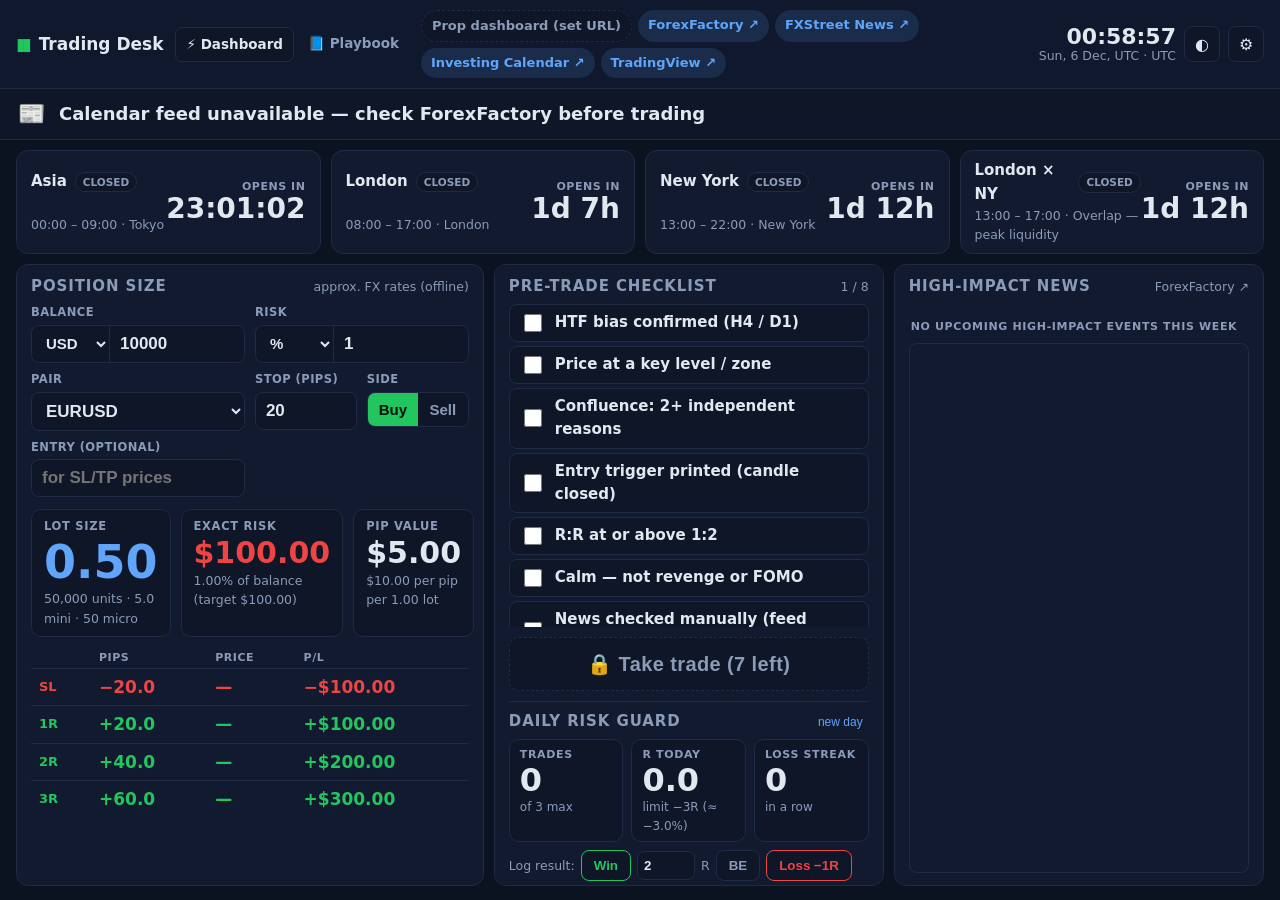
==== index.html @ 9eea3173 "Add forex trading dashboard and playbook site with Pages deployment Co-Authored-By: Claude Opus 5.5 " ====
<!doctype html>
<html lang="en" data-theme="dark">
<head>
  <meta charset="utf-8" />
  <meta name="viewport" content="width=device-width, initial-scale=1" />
  <title>Trading Dashboard</title>
  <meta name="description" content="Live forex session dashboard: position sizing, session clock, news guard, checklist and daily risk guard." />
  <link rel="icon" href="data:image/svg+xml,%3Csvg xmlns='http://www.w3.org/2000/svg' viewBox='0 0 32 32'%3E%3Crect width='32' height='32' rx='6' fill='%230f172a'/%3E%3Cline x1='10' y1='5' x2='10' y2='27' stroke='%2322c55e' stroke-width='2'/%3E%3Crect x='7' y='10' width='6' height='11' fill='%2322c55e'/%3E%3Cline x1='22' y1='4' x2='22' y2='24' stroke='%23ef4444' stroke-width='2'/%3E%3Crect x='19' y='8' width='6' height='10' fill='%23ef4444'/%3E%3C/svg%3E" />
  <link rel="stylesheet" href="assets/css/style.css" />
  <link rel="stylesheet" href="assets/css/dash.css" />
  <script>
    try { const t = localStorage.getItem('fx-theme'); if (t) document.documentElement.dataset.theme = t; } catch (e) {}
  </script>
</head>
<body class="dash">
  <header class="topbar">
    <a href="./" class="brand"><span class="logo">▮▮</span> <span class="txt">Trading Desk</span></a>
    <nav class="pages"><a href="./" class="on">⚡ Dashboard</a><a href="playbook.html">📘 Playbook</a></nav>
    <nav class="quick" id="quickLinks" aria-label="Quick links"></nav>
    <div class="top-right">
      <div class="tz-clock"><span id="clockTime">--:--:--</span><span id="clockTz" class="small"></span></div>
      <button class="icon-btn" id="themeBtn" title="Toggle light/dark">◐</button>
      <button class="icon-btn" id="settingsBtn" title="Settings">⚙</button>
    </div>
  </header>

  <!-- NEWS BANNER -->
  <div class="news-banner" id="newsBanner" data-state="unknown">
    <span class="nb-icon" id="nbIcon">📰</span>
    <span class="nb-main" id="nbMain">Loading economic calendar…</span>
    <span class="nb-count" id="nbCount"></span>
    <span class="nb-next small" id="nbNext"></span>
  </div>

  <!-- SESSIONS -->
  <div class="sessions" id="sessions"></div>

  <main class="dash-grid">
    <!-- POSITION SIZE -->
    <section class="panel calc" aria-label="Position size calculator">
      <div class="panel-h"><h2>Position Size</h2><span class="small" id="rateInfo"></span></div>
      <div class="calc-in">
        <label class="w2">Balance
          <div class="joined"><select id="cCcy"><option>USD</option><option>GBP</option><option>EUR</option></select><input id="cBal" type="number" min="0" step="100" inputmode="decimal" /></div>
        </label>
        <label class="w2">Risk
          <div class="joined"><select id="cRiskMode"><option value="pct">%</option><option value="amt">£/$</option></select><input id="cRisk" type="number" min="0" step="0.05" inputmode="decimal" /></div>
        </label>
        <label class="w2">Pair<select id="cPair"></select></label>
        <label class="w1">Stop (pips)<input id="cSl" type="number" min="0.1" step="0.5" inputmode="decimal" /></label>
        <label class="w1">Side
          <div class="seg" id="cSide"><button data-v="buy" class="buy">Buy</button><button data-v="sell" class="sell">Sell</button></div>
        </label>
        <label class="w2">Entry (optional)<input id="cEntry" type="number" step="0.00001" placeholder="for SL/TP prices" inputmode="decimal" /></label>
      </div>
      <div class="calc-out">
        <div class="big-stat lots"><div class="k">Lot size</div><div class="v" id="oLots">–</div><div class="sub" id="oUnits"></div></div>
        <div class="big-stat risk"><div class="k">Exact risk</div><div class="v" id="oRisk">–</div><div class="sub" id="oRiskPct"></div></div>
        <div class="big-stat pip"><div class="k">Pip value</div><div class="v" id="oPip">–</div><div class="sub" id="oPipLot"></div></div>
      </div>
      <table class="rtable">
        <thead><tr><th></th><th>Pips</th><th>Price</th><th>P/L</th></tr></thead>
        <tbody id="oLevels"></tbody>
      </table>
    </section>

    <!-- CHECKLIST + RISK GUARD -->
    <section class="panel mid">
      <div class="checklist-box">
        <div class="panel-h"><h2>Pre-Trade Checklist</h2><span class="small" id="ckCount"></span></div>
        <ul class="ck" id="ckList"></ul>
        <button class="take-btn" id="takeBtn" disabled>🔒 Take trade</button>
      </div>
      <div class="guard-box" id="guardBox">
        <div class="panel-h"><h2>Daily Risk Guard</h2><button class="link-btn" id="gReset">new day</button></div>
        <div class="guard-stats">
          <div class="g"><div class="k">Trades</div><div class="v" id="gTrades">0</div><div class="sub" id="gTradesMax"></div></div>
          <div class="g"><div class="k">R today</div><div class="v" id="gR">0.0</div><div class="sub" id="gRMax"></div></div>
          <div class="g"><div class="k">Loss streak</div><div class="v" id="gStreak">0</div><div class="sub">in a row</div></div>
        </div>
        <div class="guard-msg" id="gMsg"></div>
        <div class="guard-log">
          <span class="small">Log result:</span>
          <button class="r-btn win" id="gWin">Win</button>
          <input id="gWinR" type="number" value="2" step="0.1" min="0" title="R won" />
          <span class="small">R</span>
          <button class="r-btn be" id="gBe">BE</button>
          <button class="r-btn loss" id="gLoss">Loss −1R</button>
          <button class="link-btn" id="gUndo" title="Undo last entry">undo</button>
        </div>
        <div class="chips" id="gChips"></div>
      </div>
    </section>

    <!-- CALENDAR -->
    <section class="panel cal">
      <div class="panel-h"><h2>High-Impact News</h2><a class="small" href="https://www.forexfactory.com/calendar" target="_blank" rel="noopener">ForexFactory ↗</a></div>
      <ul class="evlist" id="evList"></ul>
      <div class="tv-wrap" id="tvWrap"></div>
    </section>
  </main>

  <!-- SETTINGS -->
  <div class="modal" id="settings" hidden>
    <div class="modal-inner settings-inner">
      <button class="icon-btn modal-close" id="setClose" aria-label="Close">✕</button>
      <h3>Settings</h3>
      <div class="set-grid">
        <fieldset>
          <legend>Time &amp; news</legend>
          <label>Display timezone<select id="sTz"></select></label>
          <label>No-trade window before news (min)<input id="sNewsBefore" type="number" min="0" step="5" /></label>
          <label>No-trade window after news (min)<input id="sNewsAfter" type="number" min="0" step="5" /></label>
          <label>Warn (amber) before news (min)<input id="sNewsWarn" type="number" min="0" step="5" /></label>
          <label class="inline"><input id="sNewsPairOnly" type="checkbox" /> Only currencies of my selected pair</label>
        </fieldset>
        <fieldset>
          <legend>Risk limits</legend>
          <label>Max risk per trade (%)<input id="sMaxRisk" type="number" min="0" step="0.25" /></label>
          <label>Minimum R:R<input id="sMinRR" type="number" min="0" step="0.5" /></label>
          <label>Max daily loss (R)<input id="sMaxLossR" type="number" min="0.5" step="0.5" /></label>
          <label>Max trades per day<input id="sMaxTrades" type="number" min="1" step="1" /></label>
          <label>Warn after consecutive losses<input id="sStreakWarn" type="number" min="1" step="1" /></label>
        </fieldset>
        <fieldset class="wide">
          <legend>Checklist rules (one per line)</legend>
          <textarea id="sRules" rows="6"></textarea>
          <p class="small">“News clear” and “Risk within limit” are added automatically and checked live.</p>
        </fieldset>
        <fieldset class="wide">
          <legend>Quick links (one per line: <code>Label | https://url</code>)</legend>
          <textarea id="sLinks" rows="5"></textarea>
        </fieldset>
        <fieldset class="wide">
          <legend>Backup</legend>
          <p class="small">Everything is saved in this browser (localStorage) — no login. Export to move it to another browser/device.</p>
          <div class="row-btns"><button class="btn" id="sExport">Export JSON</button><label class="btn">Import JSON<input type="file" id="sImport" accept="application/json" hidden /></label><button class="btn danger" id="sWipe">Reset all</button></div>
        </fieldset>
      </div>
      <div class="row-btns end"><button class="btn primary" id="sSave">Save</button></div>
    </div>
  </div>

  <script src="assets/js/dashboard.js"></script>
</body>
</html>
---- assets/css/style.css ----
:root {
  --bg: #0b1220;
  --panel: #111a2e;
  --panel-2: #0e1628;
  --border: #1f2b45;
  --text: #e2e8f0;
  --muted: #8b9bb8;
  --accent: #60a5fa;
  --bull: #22c55e;
  --bear: #ef4444;
  --gold: #f59e0b;
  --info: #a78bfa;
  --neu: #94a3b8;
  --grid: rgba(148, 163, 184, 0.10);
  --chart-bg: #0d1527;
  --shadow: 0 1px 2px rgba(0, 0, 0, .3), 0 8px 24px rgba(0, 0, 0, .2);
  --ma0: #38bdf8; --ma1: #f59e0b; --ma2: #e879f9; --ma3: #a3e635;
}
:root[data-theme="light"] {
  --bg: #f4f6fb;
  --panel: #ffffff;
  --panel-2: #f8fafc;
  --border: #e2e8f0;
  --text: #0f172a;
  --muted: #64748b;
  --accent: #2563eb;
  --bull: #16a34a;
  --bear: #dc2626;
  --gold: #d97706;
  --info: #7c3aed;
  --neu: #64748b;
  --grid: rgba(15, 23, 42, 0.07);
  --chart-bg: #ffffff;
  --shadow: 0 1px 2px rgba(15, 23, 42, .06), 0 6px 18px rgba(15, 23, 42, .06);
  --ma0: #0284c7; --ma1: #d97706; --ma2: #c026d3; --ma3: #65a30d;
}

* { box-sizing: border-box; }
html { scroll-behavior: smooth; scroll-padding-top: 70px; }
body { margin: 0; background: var(--bg); color: var(--text); font: 15px/1.55 system-ui, -apple-system, "Segoe UI", Roboto, sans-serif; }
a { color: var(--accent); text-decoration: none; }
h2, h3 { margin: 0; line-height: 1.25; }

/* ---------- top bar ---------- */
.topbar { position: sticky; top: 0; z-index: 30; display: flex; align-items: center; gap: 12px; padding: 10px 16px; background: color-mix(in srgb, var(--panel) 92%, transparent); backdrop-filter: blur(8px); border-bottom: 1px solid var(--border); }
.brand { font-weight: 700; color: var(--text); white-space: nowrap; font-size: 17px; }
.logo { color: var(--bull); letter-spacing: -3px; margin-right: 4px; }
.search-wrap { flex: 1; max-width: 560px; }
#search { width: 100%; padding: 9px 12px; border-radius: 8px; border: 1px solid var(--border); background: var(--panel-2); color: var(--text); font-size: 14px; }
#search:focus { outline: 2px solid var(--accent); outline-offset: -1px; }
.clock { margin-left: auto; font-variant-numeric: tabular-nums; color: var(--muted); font-size: 13px; white-space: nowrap; }
.icon-btn { background: var(--panel-2); color: var(--text); border: 1px solid var(--border); border-radius: 8px; width: 36px; height: 36px; cursor: pointer; font-size: 16px; flex: none; }
.icon-btn:hover { border-color: var(--accent); }
.menu-btn { display: none; }

/* ---------- layout ---------- */
.layout { display: grid; grid-template-columns: 250px 1fr; }
.sidebar { position: sticky; top: 57px; height: calc(100vh - 57px); overflow-y: auto; padding: 16px 10px 40px; border-right: 1px solid var(--border); background: var(--panel-2); }
.sidebar a { display: block; padding: 5px 10px; border-radius: 6px; color: var(--muted); font-size: 13.5px; }
.sidebar a:hover { background: var(--panel); color: var(--text); }
.sidebar a.active { color: var(--text); background: var(--panel); }
.sidebar .nav-sec { font-weight: 650; color: var(--text); margin-top: 10px; font-size: 14px; display: flex; justify-content: space-between; }
.sidebar .nav-sec .count { color: var(--muted); font-weight: 500; font-size: 12px; }
.sidebar .nav-items { margin-left: 10px; border-left: 1px solid var(--border); padding-left: 4px; }
.sidebar .nav-items a { font-size: 12.5px; padding: 3px 8px; }
main { padding: 20px 28px 60px; min-width: 0; }

.section { margin-bottom: 44px; }
.section > h2 { font-size: 24px; margin-bottom: 6px; display: flex; align-items: center; gap: 8px; }
.sec-icon { font-size: 22px; }
.intro { color: var(--muted); max-width: 980px; margin: 0 0 18px; }
.intro b { color: var(--text); }

/* ---------- cards ---------- */
.grid { display: grid; gap: 16px; }
.grid.three { grid-template-columns: repeat(auto-fill, minmax(340px, 1fr)); }
.grid.two { grid-template-columns: repeat(auto-fill, minmax(440px, 1fr)); }
.grid.one { grid-template-columns: 1fr; }
.card { background: var(--panel); border: 1px solid var(--border); border-radius: 12px; padding: 16px; box-shadow: var(--shadow); min-width: 0; }
.card h3 { font-size: 17px; margin-bottom: 8px; display: flex; align-items: center; gap: 8px; flex-wrap: wrap; }
.card .rank { display: inline-grid; place-items: center; min-width: 28px; height: 28px; border-radius: 8px; background: var(--accent); color: #fff; font-size: 14px; }
.card p { margin: 8px 0; }
.card .desc { color: var(--text); opacity: .92; }
.tags { display: flex; gap: 6px; flex-wrap: wrap; margin-bottom: 10px; }
.tag { font-size: 11.5px; font-weight: 600; padding: 2px 8px; border-radius: 999px; border: 1px solid currentColor; line-height: 1.6; }
.tag.bull { color: var(--bull); } .tag.bear { color: var(--bear); } .tag.neu { color: var(--neu); }
.tag.info { color: var(--info); } .tag.muted { color: var(--muted); } .tag.gold { color: var(--gold); }
.chart-wrap { cursor: zoom-in; border-radius: 8px; overflow: hidden; border: 1px solid var(--border); }
.points { display: grid; gap: 8px; margin-top: 10px; }
.points h4 { margin: 0 0 2px; font-size: 12px; text-transform: uppercase; letter-spacing: .06em; color: var(--muted); }
.points ul, .bullets { margin: 0; padding-left: 18px; }
.points li, .bullets li { margin: 2px 0; }
.small { font-size: 12.5px; color: var(--muted); }

/* strategy card */
.strat { display: grid; grid-template-columns: minmax(0, 1.25fr) minmax(0, 1fr); gap: 18px; }
.stats { display: grid; grid-template-columns: repeat(auto-fit, minmax(110px, 1fr)); gap: 8px; margin: 10px 0; }
.stat { background: var(--panel-2); border: 1px solid var(--border); border-radius: 8px; padding: 6px 10px; }
.stat .k { font-size: 11px; text-transform: uppercase; letter-spacing: .05em; color: var(--muted); }
.stat .v { font-weight: 650; font-size: 14px; }
.stat.win .v { color: var(--bull); font-size: 16px; }
.rules h4.entry { color: var(--bull); } .rules h4.sl { color: var(--bear); } .rules h4.tp { color: var(--accent); } .rules h4.avoid { color: var(--gold); }

/* ---------- chart svg ---------- */
.chart { width: 100%; height: auto; display: block; font-family: ui-monospace, SFMono-Regular, Consolas, monospace; }
.chart .bg { fill: var(--chart-bg); }
.chart .grid { stroke: var(--grid); stroke-width: 1; }
.chart .grid.strong { stroke: var(--muted); stroke-opacity: .35; stroke-dasharray: 3 3; }
.chart .axis { fill: var(--muted); font-size: 10.5px; }
.chart .cdl line { stroke-width: 1.2; }
.chart .cdl.bull line { stroke: var(--bull); } .chart .cdl.bull rect { fill: var(--bull); }
.chart .cdl.bear line { stroke: var(--bear); } .chart .cdl.bear rect { fill: var(--bear); }
.chart .ov { fill: none; stroke-width: 1.8; }
.chart .ma0 { stroke: var(--ma0); } .chart .ma1 { stroke: var(--ma1); } .chart .ma2 { stroke: var(--ma2); } .chart .ma3 { stroke: var(--ma3); }
.chart .bb { fill: none; stroke: var(--info); stroke-width: 1.2; }
.chart .bbmid { fill: none; stroke: var(--info); stroke-width: 1; stroke-dasharray: 4 3; }
.chart .bbfill { fill: var(--info); fill-opacity: .07; }
.chart .don { fill: none; stroke: var(--ma0); stroke-width: 1.4; stroke-dasharray: 5 3; }
.chart .kumo-up { fill: var(--bull); fill-opacity: .14; } .chart .kumo-dn { fill: var(--bear); fill-opacity: .14; }
.chart .senA { fill: none; stroke: var(--bull); stroke-width: .8; stroke-opacity: .6; }
.chart .senB { fill: none; stroke: var(--bear); stroke-width: .8; stroke-opacity: .6; }
.chart .tenkan { fill: none; stroke: var(--ma0); stroke-width: 1.5; } .chart .kijun { fill: none; stroke: var(--ma1); stroke-width: 1.5; }
.chart .legend { fill: var(--muted); font-size: 11px; }
.chart .lg.ma0 { fill: var(--ma0); } .chart .lg.ma1 { fill: var(--ma1); } .chart .lg.ma2 { fill: var(--ma2); } .chart .lg.ma3 { fill: var(--ma3); }
.chart .lg.bbl { fill: var(--info); } .chart .lg.tenkanl, .chart .lg.donl { fill: var(--ma0); } .chart .lg.kijunl { fill: var(--ma1); } .chart .lg.kumol { fill: var(--bull); }

.chart .al { stroke-width: 1.6; fill: none; }
.chart .al.dash { stroke-dasharray: 6 4; }
.chart .sup, .chart .al.sup { stroke: var(--bull); } .chart .res, .chart .al.res { stroke: var(--bear); }
.chart .al.neutral { stroke: var(--neu); } .chart .al.bull { stroke: var(--bull); } .chart .al.bear { stroke: var(--bear); } .chart .al.info { stroke: var(--info); }
.chart .al.fib { stroke: var(--muted); stroke-width: 1; stroke-dasharray: 2 3; } .chart .al.fib.gold { stroke: var(--gold); stroke-width: 1.3; }
.chart .zone { stroke: none; fill-opacity: .14; }
.chart .zone.sup, .chart .zone.bull { fill: var(--bull); } .chart .zone.res, .chart .zone.bear { fill: var(--bear); }
.chart .zone.neutral { fill: var(--neu); } .chart .zone.info { fill: var(--info); fill-opacity: .18; } .chart .zone.gold { fill: var(--gold); fill-opacity: .12; }
.chart .hbox { fill: none; stroke-width: 1.6; stroke-dasharray: 4 3; }
.chart .hbox.bull { stroke: var(--bull); } .chart .hbox.bear { stroke: var(--bear); } .chart .hbox.neu, .chart .hbox.neutral { stroke: var(--neu); } .chart .hbox.info { stroke: var(--info); }
.chart .lbl { font-size: 11px; font-family: system-ui, sans-serif; paint-order: stroke; stroke: var(--chart-bg); stroke-width: 3px; stroke-linejoin: round; }
.chart .lbl.bold { font-weight: 700; }
.chart .lbl.sup, .chart .lbl.bull, .chart .lbl.buy, .chart .lbl.tp { fill: var(--bull); }
.chart .lbl.res, .chart .lbl.bear, .chart .lbl.sell, .chart .lbl.sl { fill: var(--bear); }
.chart .lbl.neutral, .chart .lbl.neu, .chart .lbl.fib { fill: var(--muted); } .chart .lbl.info { fill: var(--info); } .chart .lbl.gold, .chart .lbl.fib.gold { fill: var(--gold); }
.chart .lbl.entry { fill: var(--text); }
.chart .arrow line { stroke-width: 2.4; }
.chart .arrow.buy line { stroke: var(--bull); } .chart .arrow.buy polygon { fill: var(--bull); }
.chart .arrow.sell line { stroke: var(--bear); } .chart .arrow.sell polygon { fill: var(--bear); }
.chart .arrow.neutral line { stroke: var(--neu); } .chart .arrow.neutral polygon { fill: var(--neu); }
.chart .pt { stroke: var(--chart-bg); stroke-width: 1; }
.chart .pt.bull { fill: var(--bull); } .chart .pt.bear { fill: var(--bear); } .chart .pt.neutral { fill: var(--neu); }
.chart .tz { stroke: none; } .chart .tz.tp { fill: var(--bull); fill-opacity: .15; } .chart .tz.sl { fill: var(--bear); fill-opacity: .15; }
.chart .tl.entry { stroke: var(--text); stroke-opacity: .6; stroke-width: 1.2; stroke-dasharray: 3 2; }
.chart .sep { stroke: var(--border); }
.chart .panebg { fill: var(--panel-2); fill-opacity: .4; }
.chart .ob { fill: var(--bear); fill-opacity: .07; } .chart .os { fill: var(--bull); fill-opacity: .07; }
.chart .pl { fill: none; stroke-width: 1.6; } .chart .pl.p1 { stroke: var(--ma0); } .chart .pl.p2 { stroke: var(--ma1); }
.chart .hist.bull { fill: var(--bull); fill-opacity: .5; } .chart .hist.bear { fill: var(--bear); fill-opacity: .5; }

/* ---------- tools ---------- */
.tools-grid { display: grid; grid-template-columns: repeat(auto-fill, minmax(330px, 1fr)); gap: 16px; }
.sess { display: grid; grid-template-columns: 14px 90px 1fr auto; align-items: center; gap: 8px; padding: 5px 0; border-bottom: 1px dashed var(--border); font-size: 14px; }
.sess:last-child { border-bottom: 0; }
.dot { width: 10px; height: 10px; border-radius: 50%; background: var(--muted); opacity: .4; }
.dot.on { background: var(--bull); opacity: 1; box-shadow: 0 0 0 3px color-mix(in srgb, var(--bull) 25%, transparent); }
.sess .hrs { color: var(--muted); font-size: 12.5px; font-variant-numeric: tabular-nums; }
.sess .st { font-size: 12.5px; font-variant-numeric: tabular-nums; }
.sess .st.on { color: var(--bull); font-weight: 600; }
.timeline { position: relative; margin: 12px 0 6px; height: 70px; border-radius: 6px; background: var(--panel-2); border: 1px solid var(--border); overflow: hidden; }
.timeline .bar { position: absolute; height: 12px; border-radius: 3px; opacity: .85; }
.timeline .now { position: absolute; top: 0; bottom: 0; width: 2px; background: var(--accent); }
.timeline .tick { position: absolute; bottom: 1px; font-size: 9.5px; color: var(--muted); transform: translateX(-50%); }
.form { display: grid; grid-template-columns: 1fr 1fr; gap: 8px 12px; }
.form label { display: flex; flex-direction: column; font-size: 12px; color: var(--muted); gap: 3px; }
.form input, .form select { padding: 7px 9px; border-radius: 7px; border: 1px solid var(--border); background: var(--panel-2); color: var(--text); font-size: 14px; width: 100%; min-width: 0; }
.result { margin-top: 12px; padding: 10px 12px; border-radius: 8px; background: var(--panel-2); border: 1px solid var(--border); font-size: 14px; }
.result .big { font-size: 22px; font-weight: 700; color: var(--accent); }
.result .row { display: flex; justify-content: space-between; gap: 8px; }
.checklist { list-style: none; padding: 0; margin: 0; }
.checklist li { padding: 4px 0; }
.checklist label { display: flex; gap: 8px; align-items: flex-start; cursor: pointer; font-size: 14px; }
.checklist input { margin-top: 4px; accent-color: var(--bull); }
.link-btn { margin-left: auto; background: none; border: 0; color: var(--accent); cursor: pointer; font-size: 12px; }
.tbl { width: 100%; border-collapse: collapse; font-size: 14px; }
.tbl th, .tbl td { text-align: left; padding: 6px 8px; border-bottom: 1px solid var(--border); }
.tbl th { color: var(--muted); font-weight: 600; font-size: 12px; text-transform: uppercase; letter-spacing: .04em; }
.glossary { display: grid; grid-template-columns: repeat(auto-fill, minmax(300px, 1fr)); gap: 10px 24px; margin: 0; }
.glossary div { padding: 6px 0; border-bottom: 1px dashed var(--border); }
.glossary dt { font-weight: 650; }
.glossary dd { margin: 0; color: var(--muted); font-size: 14px; }
.foot { color: var(--muted); font-size: 12.5px; text-align: center; padding-top: 20px; border-top: 1px solid var(--border); }
.empty { color: var(--muted); padding: 30px; text-align: center; }
.hidden { display: none !important; }

/* ---------- modal ---------- */
.modal { position: fixed; inset: 0; z-index: 50; background: rgba(2, 6, 23, .75); display: grid; place-items: center; padding: 20px; }
.modal[hidden] { display: none; }
.modal-inner { background: var(--panel); border: 1px solid var(--border); border-radius: 12px; padding: 18px; width: min(1200px, 100%); max-height: 95vh; overflow: auto; position: relative; }
.modal-close { position: absolute; top: 12px; right: 12px; }
.modal-inner h3 { margin-bottom: 10px; padding-right: 40px; }

/* ---------- responsive ---------- */
@media (max-width: 1100px) {
  .strat { grid-template-columns: 1fr; }
}
@media (max-width: 860px) {
  .menu-btn { display: inline-block; }
  .layout { grid-template-columns: 1fr; }
  .sidebar { position: fixed; z-index: 40; top: 57px; left: 0; width: 270px; transform: translateX(-100%); transition: transform .2s; }
  .sidebar.open { transform: none; box-shadow: var(--shadow); }
  main { padding: 16px; }
  .clock { display: none; }
  .grid.two, .grid.three, .tools-grid { grid-template-columns: 1fr; }
  .brand { font-size: 15px; }
}
@media (max-width: 480px) {
  .form { grid-template-columns: 1fr; }
  .brand .txt { display: none; }
}
---- assets/css/dash.css ----
/* ---------- shared header nav (both pages) ---------- */
.pages { display: flex; gap: 4px; }
.pages a { padding: 6px 10px; border-radius: 7px; color: var(--muted); font-size: 13.5px; font-weight: 600; white-space: nowrap; }
.pages a:hover { color: var(--text); background: var(--panel-2); }
.pages a.on { color: var(--text); background: var(--panel-2); border: 1px solid var(--border); }

/* ---------- dashboard layout: one screen ---------- */
body.dash { min-height: 100vh; display: flex; flex-direction: column; }
.dash .topbar { flex-wrap: wrap; }
.quick { display: flex; gap: 6px; flex-wrap: wrap; flex: 1; }
.quick a { padding: 5px 10px; border-radius: 999px; font-size: 13px; font-weight: 600; background: color-mix(in srgb, var(--accent) 14%, transparent); color: var(--accent); white-space: nowrap; }
.quick a:hover { background: color-mix(in srgb, var(--accent) 24%, transparent); }
.quick a.unset { color: var(--muted); background: var(--panel-2); border: 1px dashed var(--border); }
.top-right { display: flex; align-items: center; gap: 8px; margin-left: auto; }
.tz-clock { display: flex; flex-direction: column; align-items: flex-end; line-height: 1.1; }
#clockTime { font-size: 22px; font-weight: 700; font-variant-numeric: tabular-nums; }

/* news banner */
.news-banner { display: flex; align-items: center; gap: 14px; padding: 8px 18px; font-weight: 600; border-bottom: 1px solid var(--border); transition: background .3s; }
.news-banner[data-state="clear"] { background: color-mix(in srgb, var(--bull) 14%, var(--panel)); }
.news-banner[data-state="warn"] { background: color-mix(in srgb, var(--gold) 26%, var(--panel)); }
.news-banner[data-state="red"] { background: var(--bear); color: #fff; animation: pulse 1.6s infinite; }
.news-banner[data-state="red"] .small { color: #fee2e2; }
.news-banner[data-state="unknown"] { background: var(--panel-2); }
@keyframes pulse { 50% { background: #b91c1c; } }
.nb-icon { font-size: 22px; }
.nb-main { font-size: 18px; }
.nb-count { font-size: 30px; font-weight: 800; font-variant-numeric: tabular-nums; letter-spacing: .5px; }
.nb-next { margin-left: auto; text-align: right; }

/* sessions */
.sessions { display: grid; grid-template-columns: repeat(4, minmax(0, 1fr)); gap: 10px; padding: 10px 16px 0; }
.sess-tile { background: var(--panel); border: 1px solid var(--border); border-radius: 12px; padding: 8px 14px; display: grid; grid-template-columns: 1fr auto; align-items: center; row-gap: 0; }
.sess-tile .nm { font-weight: 700; font-size: 15px; display: flex; align-items: center; gap: 8px; }
.sess-tile .hrs { color: var(--muted); font-size: 12.5px; font-variant-numeric: tabular-nums; }
.sess-tile .cd { grid-row: span 2; text-align: right; font-size: 28px; font-weight: 800; font-variant-numeric: tabular-nums; line-height: 1; }
.sess-tile .cd small { display: block; font-size: 11px; font-weight: 600; color: var(--muted); text-transform: uppercase; letter-spacing: .05em; margin-bottom: 3px; }
.sess-tile.open { border-color: var(--bull); box-shadow: inset 0 0 0 1px var(--bull); }
.sess-tile.open .cd { color: var(--bull); }
.sess-tile.overlap.open { border-color: var(--gold); box-shadow: inset 0 0 0 1px var(--gold), 0 0 18px color-mix(in srgb, var(--gold) 30%, transparent); background: color-mix(in srgb, var(--gold) 10%, var(--panel)); }
.sess-tile.overlap.open .cd { color: var(--gold); }
.badge { font-size: 10.5px; font-weight: 700; padding: 1px 7px; border-radius: 999px; background: var(--panel-2); color: var(--muted); border: 1px solid var(--border); }
.open .badge { background: var(--bull); color: #04130a; border-color: transparent; }
.overlap.open .badge { background: var(--gold); color: #1c1102; }

.dash-grid { flex: 1; display: grid; grid-template-columns: minmax(0, 1.2fr) minmax(0, 1fr) minmax(0, 0.95fr); gap: 10px; padding: 10px 16px 14px; min-height: 0; }
.panel { background: var(--panel); border: 1px solid var(--border); border-radius: 12px; padding: 12px 14px; min-width: 0; min-height: 0; display: flex; flex-direction: column; }
.panel-h { display: flex; align-items: center; justify-content: space-between; gap: 8px; margin-bottom: 8px; }
.panel-h h2 { font-size: 15px; text-transform: uppercase; letter-spacing: .06em; color: var(--muted); }

/* calculator */
.calc-in { display: grid; grid-template-columns: repeat(4, 1fr); gap: 8px 10px; }
.calc-in label { display: flex; flex-direction: column; gap: 3px; font-size: 11.5px; color: var(--muted); text-transform: uppercase; letter-spacing: .04em; font-weight: 600; }
.calc-in .w2 { grid-column: span 2; } .calc-in .w1 { grid-column: span 1; }
.calc-in input, .calc-in select { padding: 8px 10px; border-radius: 8px; border: 1px solid var(--border); background: var(--panel-2); color: var(--text); font-size: 17px; font-weight: 600; width: 100%; min-width: 0; }
.joined { display: flex; }
.joined select { width: auto; min-width: 78px; flex: none; border-radius: 8px 0 0 8px; border-right: 0; font-size: 15px; }
.joined input { border-radius: 0 8px 8px 0; }
.seg { display: flex; border: 1px solid var(--border); border-radius: 8px; overflow: hidden; }
.seg button { flex: 1; padding: 8px 4px; border: 0; background: var(--panel-2); color: var(--muted); font-weight: 700; font-size: 15px; cursor: pointer; }
.seg button.on.buy { background: var(--bull); color: #04130a; } .seg button.on.sell { background: var(--bear); color: #fff; }
.calc-out { display: grid; grid-template-columns: 1.3fr 1fr 1fr; gap: 10px; margin: 12px 0 10px; }
.big-stat { background: var(--panel-2); border: 1px solid var(--border); border-radius: 10px; padding: 8px 12px; }
.big-stat .k { font-size: 11.5px; text-transform: uppercase; letter-spacing: .06em; color: var(--muted); font-weight: 600; }
.big-stat .v { font-size: 30px; font-weight: 800; font-variant-numeric: tabular-nums; line-height: 1.15; }
.big-stat.lots .v { font-size: 46px; color: var(--accent); }
.big-stat.risk .v { color: var(--bear); }
.big-stat .sub { font-size: 12.5px; color: var(--muted); font-variant-numeric: tabular-nums; }
.big-stat.over { border-color: var(--bear); box-shadow: inset 0 0 0 1px var(--bear); }
.rtable { width: 100%; border-collapse: collapse; font-variant-numeric: tabular-nums; }
.rtable th { text-align: left; font-size: 11px; text-transform: uppercase; color: var(--muted); padding: 2px 8px; letter-spacing: .05em; }
.rtable td { padding: 5px 8px; font-size: 17px; font-weight: 650; border-top: 1px solid var(--border); }
.rtable tr.sl td { color: var(--bear); } .rtable tr.tp td { color: var(--bull); }
.rtable td:first-child { font-size: 13px; font-weight: 700; width: 60px; }

/* checklist */
.mid { gap: 10px; }
.checklist-box, .guard-box { display: flex; flex-direction: column; min-height: 0; }
.ck { list-style: none; margin: 0 0 10px; padding: 0; display: grid; gap: 4px; overflow: auto; }
.ck li label { display: flex; align-items: center; gap: 10px; padding: 6px 10px; border-radius: 8px; background: var(--panel-2); border: 1px solid var(--border); cursor: pointer; font-size: 15px; font-weight: 550; }
.ck li input { width: 18px; height: 18px; accent-color: var(--bull); flex: none; }
.ck li.done label { border-color: color-mix(in srgb, var(--bull) 60%, transparent); }
.ck li.auto label { cursor: default; }
.ck li.auto .src { margin-left: auto; font-size: 11px; color: var(--muted); font-weight: 600; text-transform: uppercase; }
.ck li.auto.fail label { border-color: var(--bear); color: var(--bear); }
.take-btn { width: 100%; padding: 14px; font-size: 20px; font-weight: 800; border-radius: 10px; border: 0; cursor: pointer; background: var(--bull); color: #04130a; letter-spacing: .02em; }
.take-btn:disabled { background: var(--panel-2); color: var(--muted); border: 1px dashed var(--border); cursor: not-allowed; }
.take-btn.locked { background: var(--bear); color: #fff; border: 0; }

/* guard */
.guard-box { border-top: 1px solid var(--border); padding-top: 10px; }
.guard-stats { display: grid; grid-template-columns: repeat(3, 1fr); gap: 8px; }
.g { background: var(--panel-2); border: 1px solid var(--border); border-radius: 10px; padding: 6px 10px; }
.g .k { font-size: 11px; text-transform: uppercase; letter-spacing: .06em; color: var(--muted); font-weight: 600; }
.g .v { font-size: 32px; font-weight: 800; font-variant-numeric: tabular-nums; line-height: 1.1; }
.g .sub { font-size: 12px; color: var(--muted); }
.g .v.pos { color: var(--bull); } .g .v.neg { color: var(--bear); } .g .v.warn { color: var(--gold); }
.guard-msg { margin: 8px 0; padding: 8px 12px; border-radius: 8px; font-weight: 700; font-size: 15px; display: none; }
.guard-msg.warn { display: block; background: color-mix(in srgb, var(--gold) 22%, transparent); color: var(--gold); border: 1px solid var(--gold); }
.guard-msg.stop { display: block; background: var(--bear); color: #fff; font-size: 18px; text-align: center; }
.guard-log { display: flex; align-items: center; gap: 6px; flex-wrap: wrap; margin-top: 8px; }
.guard-log input { width: 58px; padding: 6px; border-radius: 7px; border: 1px solid var(--border); background: var(--panel-2); color: var(--text); font-weight: 600; }
.r-btn { padding: 7px 12px; border-radius: 8px; border: 1px solid var(--border); font-weight: 700; cursor: pointer; background: var(--panel-2); color: var(--text); }
.r-btn.win { color: var(--bull); border-color: var(--bull); } .r-btn.loss { color: var(--bear); border-color: var(--bear); } .r-btn.be { color: var(--muted); }
.chips { display: flex; gap: 5px; flex-wrap: wrap; margin-top: 8px; }
.chip { font-size: 12.5px; font-weight: 700; padding: 2px 8px; border-radius: 999px; background: var(--panel-2); border: 1px solid var(--border); font-variant-numeric: tabular-nums; }
.chip.w { color: var(--bull); } .chip.l { color: var(--bear); } .chip.o { color: var(--accent); border-style: dashed; }

/* calendar */
.cal { gap: 8px; }
.evlist { list-style: none; margin: 0; padding: 0; display: grid; gap: 4px; max-height: 38%; overflow: auto; flex: none; }
.evlist li { display: grid; grid-template-columns: 70px 44px 1fr; gap: 6px; align-items: center; font-size: 13.5px; padding: 4px 8px; border-radius: 7px; background: var(--panel-2); }
.evlist li .t { font-variant-numeric: tabular-nums; font-weight: 700; }
.evlist li .c { font-weight: 800; color: var(--accent); }
.evlist li.past { opacity: .45; }
.evlist li.red { background: color-mix(in srgb, var(--bear) 25%, var(--panel-2)); }
.evlist li.day { background: none; font-size: 11px; color: var(--muted); text-transform: uppercase; letter-spacing: .06em; font-weight: 700; padding: 6px 2px 0; display: block; }
.tv-wrap { flex: 1; min-height: 260px; border-radius: 8px; overflow: hidden; border: 1px solid var(--border); }
.tv-wrap .tradingview-widget-container { height: 100%; }

/* settings */
.settings-inner { width: min(880px, 100%); }
.set-grid { display: grid; grid-template-columns: 1fr 1fr; gap: 12px; }
.set-grid fieldset { border: 1px solid var(--border); border-radius: 10px; padding: 10px 12px; display: grid; gap: 8px; margin: 0; }
.set-grid fieldset.wide { grid-column: 1 / -1; }
.set-grid legend { font-weight: 700; padding: 0 6px; }
.set-grid label { display: flex; flex-direction: column; gap: 3px; font-size: 12.5px; color: var(--muted); }
.set-grid label.inline { flex-direction: row; align-items: center; gap: 8px; }
.set-grid input, .set-grid select, .set-grid textarea { padding: 7px 9px; border-radius: 7px; border: 1px solid var(--border); background: var(--panel-2); color: var(--text); font-size: 14px; font-family: inherit; }
.row-btns { display: flex; gap: 8px; flex-wrap: wrap; margin-top: 4px; }
.row-btns.end { justify-content: flex-end; margin-top: 14px; }
.btn { padding: 8px 14px; border-radius: 8px; border: 1px solid var(--border); background: var(--panel-2); color: var(--text); font-weight: 600; cursor: pointer; font-size: 14px; }
.btn.primary { background: var(--accent); color: #fff; border-color: transparent; }
.btn.danger { color: var(--bear); border-color: var(--bear); }

/* lock to one screen on desktop */
@media (min-width: 1100px) and (min-height: 700px) {
  body.dash { height: 100vh; overflow: hidden; }
  .panel { overflow: hidden; }
  .mid { overflow: auto; }
}
@media (max-width: 1099px) {
  .dash-grid { grid-template-columns: repeat(2, minmax(0, 1fr)); }
  .cal { grid-column: 1 / -1; min-height: 520px; }
  .sessions { grid-template-columns: repeat(2, minmax(0, 1fr)); }
}
@media (max-width: 760px) {
  .dash-grid { grid-template-columns: minmax(0, 1fr); padding: 10px; }
  .tz-clock .small { display: none; }
  .sess-tile { grid-template-columns: 1fr; padding: 8px 10px; }
  .sess-tile .cd { grid-row: auto; text-align: left; margin: 4px 0; }
  .sess-tile .nm { font-size: 14px; flex-wrap: wrap; }
  .sessions { padding: 10px 10px 0; }
  .calc-in { grid-template-columns: 1fr 1fr; }
  .calc-out { grid-template-columns: 1fr 1fr; }
  .big-stat.lots { grid-column: 1 / -1; }
  .set-grid { grid-template-columns: 1fr; }
  .news-banner { flex-wrap: wrap; gap: 6px 12px; }
  .nb-next { margin-left: 0; text-align: left; }
  .quick { order: 3; flex-basis: 100%; }
  .sess-tile .cd { font-size: 22px; }
}
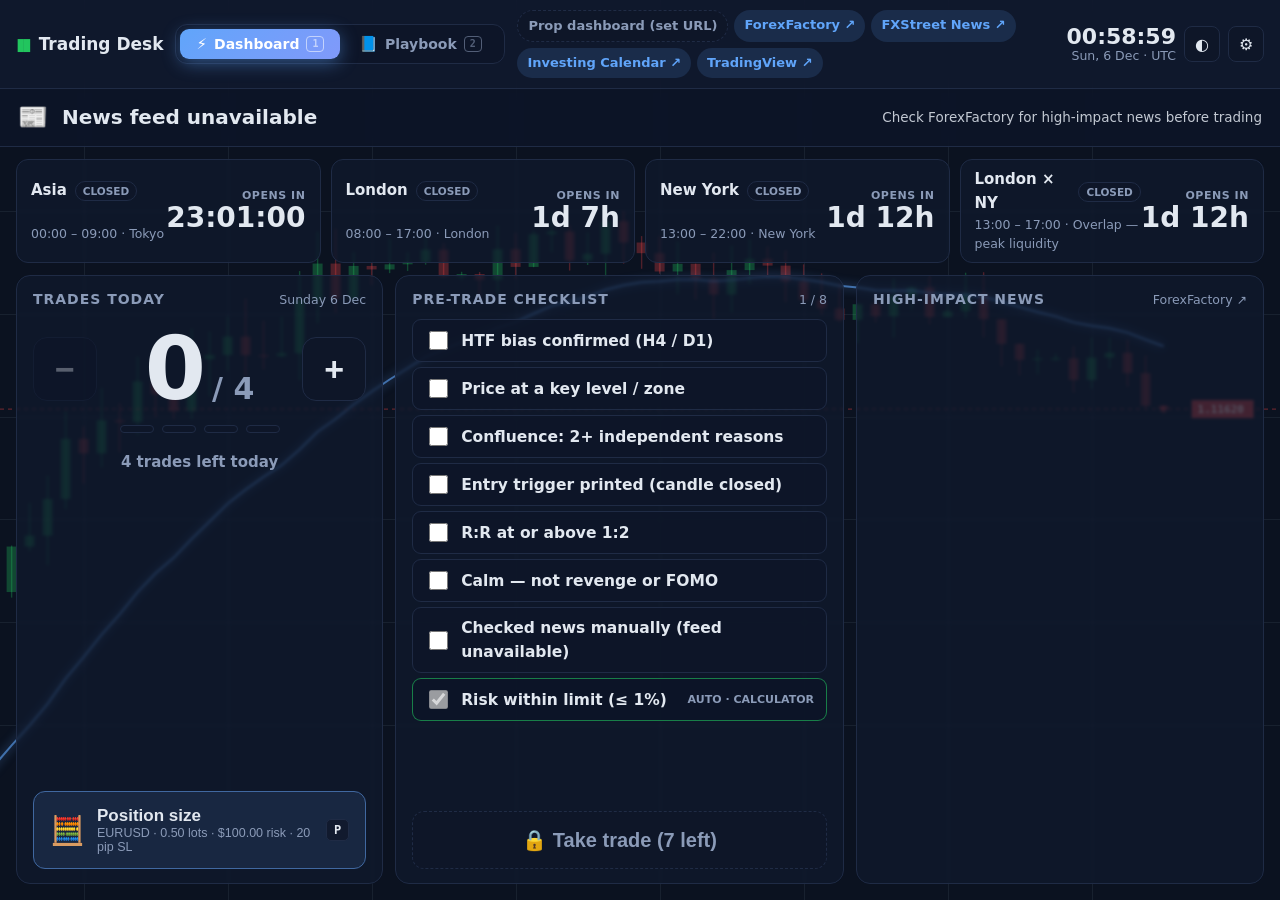
==== commit 55078146: "Dashboard v2: tabs, calculator overlay, trade counter, clearer news banner, animated background - Me" ====
--- a/index.html
+++ b/index.html
@@ -3,20 +3,37 @@
 <head>
   <meta charset="utf-8" />
   <meta name="viewport" content="width=device-width, initial-scale=1" />
-  <title>Trading Dashboard</title>
-  <meta name="description" content="Live forex session dashboard: position sizing, session clock, news guard, checklist and daily risk guard." />
+  <title>Trading Desk</title>
+  <meta name="description" content="Live forex session dashboard and trading playbook." />
   <link rel="icon" href="data:image/svg+xml,%3Csvg xmlns='http://www.w3.org/2000/svg' viewBox='0 0 32 32'%3E%3Crect width='32' height='32' rx='6' fill='%230f172a'/%3E%3Cline x1='10' y1='5' x2='10' y2='27' stroke='%2322c55e' stroke-width='2'/%3E%3Crect x='7' y='10' width='6' height='11' fill='%2322c55e'/%3E%3Cline x1='22' y1='4' x2='22' y2='24' stroke='%23ef4444' stroke-width='2'/%3E%3Crect x='19' y='8' width='6' height='10' fill='%23ef4444'/%3E%3C/svg%3E" />
   <link rel="stylesheet" href="assets/css/style.css" />
   <link rel="stylesheet" href="assets/css/dash.css" />
   <script>
-    try { const t = localStorage.getItem('fx-theme'); if (t) document.documentElement.dataset.theme = t; } catch (e) {}
+    try {
+      const t = localStorage.getItem('fx-theme'); if (t) document.documentElement.dataset.theme = t;
+      const h = location.hash.slice(1), last = localStorage.getItem('fx-tab');
+      document.documentElement.dataset.tab = h && h !== 'dashboard' ? 'playbook' : h === 'dashboard' ? 'dashboard' : (last || 'dashboard');
+    } catch (e) { document.documentElement.dataset.tab = 'dashboard'; }
   </script>
 </head>
-<body class="dash">
-  <header class="topbar">
-    <a href="./" class="brand"><span class="logo">▮▮</span> <span class="txt">Trading Desk</span></a>
-    <nav class="pages"><a href="./" class="on">⚡ Dashboard</a><a href="playbook.html">📘 Playbook</a></nav>
-    <nav class="quick" id="quickLinks" aria-label="Quick links"></nav>
+<body>
+  <canvas id="bgCanvas" aria-hidden="true"></canvas>
+
+  <header class="topbar" id="topbar">
+    <button class="icon-btn menu-btn pb-only" id="menuBtn" aria-label="Toggle navigation">☰</button>
+    <a href="#dashboard" class="brand"><span class="logo">▮▮</span> <span class="txt">Trading Desk</span></a>
+
+    <nav class="tabs" role="tablist" aria-label="Views">
+      <span class="tab-glider" aria-hidden="true"></span>
+      <button role="tab" class="tab" data-tab="dashboard"><span class="ti">⚡</span> Dashboard <kbd>1</kbd></button>
+      <button role="tab" class="tab" data-tab="playbook"><span class="ti">📘</span> Playbook <kbd>2</kbd></button>
+    </nav>
+
+    <nav class="quick dash-only" id="quickLinks" aria-label="Quick links"></nav>
+    <div class="search-wrap pb-only">
+      <input id="search" type="search" placeholder="Search strategies, patterns, indicators…  ( / )" autocomplete="off" />
+    </div>
+
     <div class="top-right">
       <div class="tz-clock"><span id="clockTime">--:--:--</span><span id="clockTz" class="small"></span></div>
       <button class="icon-btn" id="themeBtn" title="Toggle light/dark">◐</button>
@@ -24,20 +41,148 @@
     </div>
   </header>
 
-  <!-- NEWS BANNER -->
-  <div class="news-banner" id="newsBanner" data-state="unknown">
-    <span class="nb-icon" id="nbIcon">📰</span>
-    <span class="nb-main" id="nbMain">Loading economic calendar…</span>
-    <span class="nb-count" id="nbCount"></span>
-    <span class="nb-next small" id="nbNext"></span>
-  </div>
-
-  <!-- SESSIONS -->
-  <div class="sessions" id="sessions"></div>
-
-  <main class="dash-grid">
-    <!-- POSITION SIZE -->
-    <section class="panel calc" aria-label="Position size calculator">
+  <!-- ===================== DASHBOARD VIEW ===================== -->
+  <div class="view view-dash" id="view-dashboard">
+    <div class="news-banner" id="newsBanner" data-state="unknown" title="High-impact news (CPI, NFP, rate decisions…) causes spikes, wide spreads and slippage. Avoid trading around it.">
+      <span class="nb-icon" id="nbIcon">📰</span>
+      <span class="nb-main" id="nbMain">Loading economic calendar…</span>
+      <span class="nb-count" id="nbCount"></span>
+      <span class="nb-next" id="nbNext"></span>
+    </div>
+
+    <div class="sessions" id="sessions"></div>
+
+    <main class="dash-grid">
+      <section class="panel today">
+        <div class="panel-h"><h2>Trades Today</h2><span class="small" id="dayLabel"></span></div>
+        <div class="counter" id="counter">
+          <button class="cnt-btn" id="cMinus" aria-label="Remove a trade">−</button>
+          <div class="cnt-val"><span id="cCount">0</span><span class="cnt-max">/ <span id="cMax">4</span></span></div>
+          <button class="cnt-btn" id="cPlus" aria-label="Add a trade">+</button>
+        </div>
+        <div class="cnt-dots" id="cDots"></div>
+        <div class="cnt-msg" id="cMsg"></div>
+
+        <button class="calc-launch" id="calcOpen">
+          <span class="cl-ic">🧮</span>
+          <span class="cl-txt"><b>Position size</b><span id="calcSummary" class="small"></span></span>
+          <kbd>P</kbd>
+        </button>
+      </section>
+
+      <section class="panel mid">
+        <div class="panel-h"><h2>Pre-Trade Checklist</h2><span class="small" id="ckCount"></span></div>
+        <ul class="ck" id="ckList"></ul>
+        <button class="take-btn" id="takeBtn" disabled>🔒 Take trade</button>
+      </section>
+
+      <section class="panel cal">
+        <div class="panel-h"><h2>High-Impact News</h2><a class="small" href="https://www.forexfactory.com/calendar" target="_blank" rel="noopener">ForexFactory ↗</a></div>
+        <div class="tv-wrap" id="tvWrap"></div>
+      </section>
+    </main>
+  </div>
+
+  <!-- ===================== PLAYBOOK VIEW ===================== -->
+  <div class="view view-playbook" id="view-playbook">
+    <div class="layout">
+      <nav class="sidebar" id="sidebar" aria-label="Sections"></nav>
+      <main id="pbMain">
+        <div id="dynamic"><div class="empty">Loading playbook…</div></div>
+
+        <section class="section" id="risk" data-static>
+          <h2><span class="sec-icon">🛡️</span> Risk Management &amp; Rules</h2>
+          <p class="intro">Strategy decides <i>when</i> to trade. Risk management decides whether you are still trading next year.</p>
+          <div class="grid two">
+            <div class="card" data-search="risk rules one percent daily loss drawdown">
+              <h3>Hard Rules</h3>
+              <ul class="bullets">
+                <li>Risk <b>0.5–1%</b> of the account per trade. Never more than 2%.</li>
+                <li>Maximum <b>4 trades</b> per day. Max daily loss <b>3%</b> → stop for the day.</li>
+                <li>Stop after <b>2–3 consecutive losses</b>; review instead of revenge trading.</li>
+                <li>Every trade has a stop-loss <b>before</b> entry. Never widen it.</li>
+                <li>Minimum <b>1:1.5 R:R</b> unless the strategy has a proven high win rate.</li>
+                <li>Move SL to breakeven only after price reaches ~1R or a new structure forms.</li>
+                <li>No new trades 15–30 min before/after high-impact (red-folder) news.</li>
+                <li>Correlated pairs (EURUSD + GBPUSD) = the same trade; count the risk together.</li>
+              </ul>
+            </div>
+            <div class="card" data-search="breakeven win rate expectancy reward ratio table">
+              <h3>Win Rate Needed to Break Even</h3>
+              <table class="tbl">
+                <thead><tr><th>R:R</th><th>Break-even win %</th><th>Expectancy @ 50% win</th></tr></thead>
+                <tbody id="beTable"></tbody>
+              </table>
+              <p class="small">Expectancy (in R) = Win% × R − Loss% × 1. Positive = profitable over many trades.</p>
+            </div>
+            <div class="card" data-search="lot size pip value standard mini micro">
+              <h3>Lots &amp; Pip Values</h3>
+              <table class="tbl">
+                <thead><tr><th>Lot</th><th>Units</th><th>Pip value (XXX/USD)</th></tr></thead>
+                <tbody>
+                  <tr><td>Standard (1.00)</td><td>100,000</td><td>$10.00</td></tr>
+                  <tr><td>Mini (0.10)</td><td>10,000</td><td>$1.00</td></tr>
+                  <tr><td>Micro (0.01)</td><td>1,000</td><td>$0.10</td></tr>
+                </tbody>
+              </table>
+              <p class="small">Pip = 4th decimal (0.0001) on most pairs, 2nd decimal (0.01) on JPY pairs. Gold: 1 lot = 100 oz, a $1.00 move = $100.</p>
+            </div>
+            <div class="card" data-search="psychology discipline journal mindset">
+              <h3>Psychology &amp; Process</h3>
+              <ul class="bullets">
+                <li>Trade your plan, not your P&amp;L. Hide the account balance if it distracts you.</li>
+                <li>No setup = no trade. Sitting out is a position.</li>
+                <li>Journal every trade: screenshot, reason, emotion, result, R multiple.</li>
+                <li>FOMO after a missed move → wait for the next pullback instead.</li>
+                <li>Judge yourself on rule-following, not single trade outcomes.</li>
+                <li>Review weekly: which setups pay you? Trade more of those, cut the rest.</li>
+              </ul>
+            </div>
+            <div class="card" data-search="multi timeframe analysis top down htf ltf">
+              <h3>Top-Down (Multi-Timeframe) Analysis</h3>
+              <table class="tbl">
+                <thead><tr><th>Style</th><th>Bias TF</th><th>Setup TF</th><th>Entry TF</th></tr></thead>
+                <tbody>
+                  <tr><td>Scalping</td><td>H1</td><td>M15</td><td>M1–M5</td></tr>
+                  <tr><td>Intraday</td><td>H4</td><td>H1</td><td>M5–M15</td></tr>
+                  <tr><td>Swing</td><td>D1/W1</td><td>H4</td><td>H1</td></tr>
+                </tbody>
+              </table>
+              <p class="small">Trade in the direction of the higher timeframe. Use the lower timeframe only to refine entry.</p>
+            </div>
+            <div class="card" data-search="pairs characteristics volatility best session">
+              <h3>Pair Cheat Sheet</h3>
+              <table class="tbl">
+                <thead><tr><th>Pair</th><th>Avg daily range*</th><th>Best session</th></tr></thead>
+                <tbody>
+                  <tr><td>EURUSD</td><td>60–90 pips</td><td>London / overlap</td></tr>
+                  <tr><td>GBPUSD</td><td>80–120 pips</td><td>London / overlap</td></tr>
+                  <tr><td>USDJPY</td><td>70–110 pips</td><td>Tokyo / NY</td></tr>
+                  <tr><td>AUDUSD</td><td>50–80 pips</td><td>Sydney / Tokyo</td></tr>
+                  <tr><td>USDCAD</td><td>60–90 pips</td><td>NY (oil news)</td></tr>
+                  <tr><td>GBPJPY</td><td>120–180 pips</td><td>London</td></tr>
+                  <tr><td>XAUUSD</td><td>$20–40</td><td>London / NY</td></tr>
+                </tbody>
+              </table>
+              <p class="small">*Rough ranges — check the current D1 ATR(14).</p>
+            </div>
+          </div>
+        </section>
+
+        <section class="section" id="glossary" data-static>
+          <h2><span class="sec-icon">📖</span> Glossary</h2>
+          <div class="card"><dl class="glossary" id="glossaryList"></dl></div>
+        </section>
+
+        <footer class="foot">Personal reference only — not financial advice. Charts are illustrative examples generated from synthetic price data.</footer>
+      </main>
+    </div>
+  </div>
+
+  <!-- ===================== POSITION SIZE OVERLAY ===================== -->
+  <div class="modal calc-modal" id="calcModal" hidden>
+    <div class="modal-inner calc-inner" role="dialog" aria-label="Position size calculator">
+      <button class="icon-btn modal-close" id="calcClose" aria-label="Close">✕</button>
       <div class="panel-h"><h2>Position Size</h2><span class="small" id="rateInfo"></span></div>
       <div class="calc-in">
         <label class="w2">Balance
@@ -51,7 +196,7 @@
         <label class="w1">Side
           <div class="seg" id="cSide"><button data-v="buy" class="buy">Buy</button><button data-v="sell" class="sell">Sell</button></div>
         </label>
-        <label class="w2">Entry (optional)<input id="cEntry" type="number" step="0.00001" placeholder="for SL/TP prices" inputmode="decimal" /></label>
+        <label class="w4">Entry price (optional — fills SL/TP prices)<input id="cEntry" type="number" step="0.00001" placeholder="e.g. 1.08500" inputmode="decimal" /></label>
       </div>
       <div class="calc-out">
         <div class="big-stat lots"><div class="k">Lot size</div><div class="v" id="oLots">–</div><div class="sub" id="oUnits"></div></div>
@@ -62,45 +207,11 @@
         <thead><tr><th></th><th>Pips</th><th>Price</th><th>P/L</th></tr></thead>
         <tbody id="oLevels"></tbody>
       </table>
-    </section>
-
-    <!-- CHECKLIST + RISK GUARD -->
-    <section class="panel mid">
-      <div class="checklist-box">
-        <div class="panel-h"><h2>Pre-Trade Checklist</h2><span class="small" id="ckCount"></span></div>
-        <ul class="ck" id="ckList"></ul>
-        <button class="take-btn" id="takeBtn" disabled>🔒 Take trade</button>
-      </div>
-      <div class="guard-box" id="guardBox">
-        <div class="panel-h"><h2>Daily Risk Guard</h2><button class="link-btn" id="gReset">new day</button></div>
-        <div class="guard-stats">
-          <div class="g"><div class="k">Trades</div><div class="v" id="gTrades">0</div><div class="sub" id="gTradesMax"></div></div>
-          <div class="g"><div class="k">R today</div><div class="v" id="gR">0.0</div><div class="sub" id="gRMax"></div></div>
-          <div class="g"><div class="k">Loss streak</div><div class="v" id="gStreak">0</div><div class="sub">in a row</div></div>
-        </div>
-        <div class="guard-msg" id="gMsg"></div>
-        <div class="guard-log">
-          <span class="small">Log result:</span>
-          <button class="r-btn win" id="gWin">Win</button>
-          <input id="gWinR" type="number" value="2" step="0.1" min="0" title="R won" />
-          <span class="small">R</span>
-          <button class="r-btn be" id="gBe">BE</button>
-          <button class="r-btn loss" id="gLoss">Loss −1R</button>
-          <button class="link-btn" id="gUndo" title="Undo last entry">undo</button>
-        </div>
-        <div class="chips" id="gChips"></div>
-      </div>
-    </section>
-
-    <!-- CALENDAR -->
-    <section class="panel cal">
-      <div class="panel-h"><h2>High-Impact News</h2><a class="small" href="https://www.forexfactory.com/calendar" target="_blank" rel="noopener">ForexFactory ↗</a></div>
-      <ul class="evlist" id="evList"></ul>
-      <div class="tv-wrap" id="tvWrap"></div>
-    </section>
-  </main>
-
-  <!-- SETTINGS -->
+      <p class="small center">Esc to close · values are remembered</p>
+    </div>
+  </div>
+
+  <!-- ===================== SETTINGS ===================== -->
   <div class="modal" id="settings" hidden>
     <div class="modal-inner settings-inner">
       <button class="icon-btn modal-close" id="setClose" aria-label="Close">✕</button>
@@ -111,21 +222,20 @@
           <label>Display timezone<select id="sTz"></select></label>
           <label>No-trade window before news (min)<input id="sNewsBefore" type="number" min="0" step="5" /></label>
           <label>No-trade window after news (min)<input id="sNewsAfter" type="number" min="0" step="5" /></label>
-          <label>Warn (amber) before news (min)<input id="sNewsWarn" type="number" min="0" step="5" /></label>
-          <label class="inline"><input id="sNewsPairOnly" type="checkbox" /> Only currencies of my selected pair</label>
+          <label>Early warning before news (min)<input id="sNewsWarn" type="number" min="0" step="5" /></label>
+          <label class="inline"><input id="sNewsPairOnly" type="checkbox" /> Only news for my calculator pair's currencies</label>
         </fieldset>
         <fieldset>
           <legend>Risk limits</legend>
+          <label>Max trades per day<input id="sMaxTrades" type="number" min="1" step="1" /></label>
           <label>Max risk per trade (%)<input id="sMaxRisk" type="number" min="0" step="0.25" /></label>
           <label>Minimum R:R<input id="sMinRR" type="number" min="0" step="0.5" /></label>
-          <label>Max daily loss (R)<input id="sMaxLossR" type="number" min="0.5" step="0.5" /></label>
-          <label>Max trades per day<input id="sMaxTrades" type="number" min="1" step="1" /></label>
-          <label>Warn after consecutive losses<input id="sStreakWarn" type="number" min="1" step="1" /></label>
+          <label class="inline"><input id="sAnim" type="checkbox" /> Animated background</label>
         </fieldset>
         <fieldset class="wide">
           <legend>Checklist rules (one per line)</legend>
           <textarea id="sRules" rows="6"></textarea>
-          <p class="small">“News clear” and “Risk within limit” are added automatically and checked live.</p>
+          <p class="small">“No high-impact news” and “Risk within limit” are added automatically and checked live.</p>
         </fieldset>
         <fieldset class="wide">
           <legend>Quick links (one per line: <code>Label | https://url</code>)</legend>
@@ -141,6 +251,23 @@
     </div>
   </div>
 
+  <!-- chart zoom (playbook) -->
+  <div class="modal" id="modal" hidden>
+    <div class="modal-inner">
+      <button class="icon-btn modal-close" id="modalClose" aria-label="Close">✕</button>
+      <h3 id="modalTitle"></h3>
+      <div id="modalBody"></div>
+    </div>
+  </div>
+
+  <script src="assets/js/chart.js"></script>
+  <script src="assets/js/data/helpers.js"></script>
+  <script src="assets/js/data/strategies.js"></script>
+  <script src="assets/js/data/candles.js"></script>
+  <script src="assets/js/data/patterns.js"></script>
+  <script src="assets/js/data/indicators.js"></script>
+  <script src="assets/js/app.js"></script>
+  <script src="assets/js/bg.js"></script>
   <script src="assets/js/dashboard.js"></script>
 </body>
 </html>
--- a/assets/css/style.css
+++ b/assets/css/style.css
@@ -36,7 +36,7 @@
 }
 
 * { box-sizing: border-box; }
-html { scroll-behavior: smooth; scroll-padding-top: 70px; }
+html { scroll-behavior: smooth; scroll-padding-top: calc(var(--hdr, 60px) + 12px); }
 body { margin: 0; background: var(--bg); color: var(--text); font: 15px/1.55 system-ui, -apple-system, "Segoe UI", Roboto, sans-serif; }
 a { color: var(--accent); text-decoration: none; }
 h2, h3 { margin: 0; line-height: 1.25; }
@@ -55,7 +55,7 @@
 
 /* ---------- layout ---------- */
 .layout { display: grid; grid-template-columns: 250px 1fr; }
-.sidebar { position: sticky; top: 57px; height: calc(100vh - 57px); overflow-y: auto; padding: 16px 10px 40px; border-right: 1px solid var(--border); background: var(--panel-2); }
+.sidebar { position: sticky; top: var(--hdr, 57px); height: calc(100vh - var(--hdr, 57px)); overflow-y: auto; padding: 16px 10px 40px; border-right: 1px solid var(--border); background: var(--panel-2); }
 .sidebar a { display: block; padding: 5px 10px; border-radius: 6px; color: var(--muted); font-size: 13.5px; }
 .sidebar a:hover { background: var(--panel); color: var(--text); }
 .sidebar a.active { color: var(--text); background: var(--panel); }
@@ -203,7 +203,7 @@
 @media (max-width: 860px) {
   .menu-btn { display: inline-block; }
   .layout { grid-template-columns: 1fr; }
-  .sidebar { position: fixed; z-index: 40; top: 57px; left: 0; width: 270px; transform: translateX(-100%); transition: transform .2s; }
+  .sidebar { position: fixed; z-index: 40; top: var(--hdr, 57px); left: 0; width: 270px; transform: translateX(-100%); transition: transform .2s; }
   .sidebar.open { transform: none; box-shadow: var(--shadow); }
   main { padding: 16px; }
   .clock { display: none; }
--- a/assets/css/dash.css
+++ b/assets/css/dash.css
@@ -1,12 +1,27 @@
-/* ---------- shared header nav (both pages) ---------- */
-.pages { display: flex; gap: 4px; }
-.pages a { padding: 6px 10px; border-radius: 7px; color: var(--muted); font-size: 13.5px; font-weight: 600; white-space: nowrap; }
-.pages a:hover { color: var(--text); background: var(--panel-2); }
-.pages a.on { color: var(--text); background: var(--panel-2); border: 1px solid var(--border); }
+/* ---------- animated background ---------- */
+#bgCanvas { position: fixed; inset: 0; z-index: 0; pointer-events: none; }
+.view { position: relative; z-index: 1; }
+.topbar { z-index: 30; position: sticky; }
 
-/* ---------- dashboard layout: one screen ---------- */
-body.dash { min-height: 100vh; display: flex; flex-direction: column; }
-.dash .topbar { flex-wrap: wrap; }
+/* ---------- views / tabs ---------- */
+.view { display: none; }
+html[data-tab="dashboard"] .view-dash { display: flex; }
+html[data-tab="playbook"] .view-playbook { display: block; }
+html[data-tab="dashboard"] .pb-only, html[data-tab="playbook"] .dash-only { display: none !important; }
+.view { animation: viewIn .28s ease; }
+@keyframes viewIn { from { opacity: 0; transform: translateY(6px); } to { opacity: 1; transform: none; } }
+
+.tabs { position: relative; display: grid; grid-template-columns: 1fr 1fr; padding: 4px; border-radius: 12px; background: color-mix(in srgb, var(--panel-2) 85%, transparent); border: 1px solid var(--border); flex: none; }
+.tab { position: relative; z-index: 1; display: flex; align-items: center; justify-content: center; gap: 7px; padding: 7px 16px; border: 0; background: none; color: var(--muted); font: 600 14px/1 system-ui, sans-serif; cursor: pointer; border-radius: 9px; transition: color .2s; white-space: nowrap; }
+.tab:hover { color: var(--text); }
+.tab[aria-selected="true"] { color: #fff; }
+.tab .ti { font-size: 15px; }
+.tab kbd { font: 600 10px/1 ui-monospace, monospace; padding: 2px 5px; border-radius: 4px; border: 1px solid currentColor; opacity: .55; }
+.tab-glider { position: absolute; z-index: 0; top: 4px; bottom: 4px; left: 4px; width: calc(50% - 4px); border-radius: 9px; background: linear-gradient(135deg, var(--accent), color-mix(in srgb, var(--accent) 55%, var(--info))); box-shadow: 0 4px 18px color-mix(in srgb, var(--accent) 45%, transparent); transition: transform .35s cubic-bezier(.65, 0, .25, 1.25); }
+html[data-tab="playbook"] .tab-glider { transform: translateX(100%); }
+
+/* ---------- header ---------- */
+.topbar { flex-wrap: wrap; }
 .quick { display: flex; gap: 6px; flex-wrap: wrap; flex: 1; }
 .quick a { padding: 5px 10px; border-radius: 999px; font-size: 13px; font-weight: 600; background: color-mix(in srgb, var(--accent) 14%, transparent); color: var(--accent); white-space: nowrap; }
 .quick a:hover { background: color-mix(in srgb, var(--accent) 24%, transparent); }
@@ -15,110 +30,112 @@
 .tz-clock { display: flex; flex-direction: column; align-items: flex-end; line-height: 1.1; }
 #clockTime { font-size: 22px; font-weight: 700; font-variant-numeric: tabular-nums; }
 
-/* news banner */
-.news-banner { display: flex; align-items: center; gap: 14px; padding: 8px 18px; font-weight: 600; border-bottom: 1px solid var(--border); transition: background .3s; }
-.news-banner[data-state="clear"] { background: color-mix(in srgb, var(--bull) 14%, var(--panel)); }
-.news-banner[data-state="warn"] { background: color-mix(in srgb, var(--gold) 26%, var(--panel)); }
+/* ---------- dashboard ---------- */
+.view-dash { flex-direction: column; }
+.news-banner { display: grid; grid-template-columns: auto auto auto 1fr; align-items: center; gap: 4px 14px; padding: 10px 18px; font-weight: 600; border-bottom: 1px solid var(--border); transition: background .3s; backdrop-filter: blur(6px); }
+.news-banner[data-state="clear"] { background: color-mix(in srgb, var(--bull) 16%, transparent); }
+.news-banner[data-state="warn"] { background: color-mix(in srgb, var(--gold) 30%, transparent); }
 .news-banner[data-state="red"] { background: var(--bear); color: #fff; animation: pulse 1.6s infinite; }
-.news-banner[data-state="red"] .small { color: #fee2e2; }
-.news-banner[data-state="unknown"] { background: var(--panel-2); }
+.news-banner[data-state="unknown"] { background: color-mix(in srgb, var(--panel-2) 85%, transparent); }
 @keyframes pulse { 50% { background: #b91c1c; } }
-.nb-icon { font-size: 22px; }
-.nb-main { font-size: 18px; }
-.nb-count { font-size: 30px; font-weight: 800; font-variant-numeric: tabular-nums; letter-spacing: .5px; }
-.nb-next { margin-left: auto; text-align: right; }
+.nb-icon { font-size: 24px; }
+.nb-main { font-size: 20px; font-weight: 750; }
+.nb-count { font-size: 30px; font-weight: 800; font-variant-numeric: tabular-nums; }
+.nb-next { font-size: 13.5px; font-weight: 500; opacity: .85; text-align: right; }
 
-/* sessions */
-.sessions { display: grid; grid-template-columns: repeat(4, minmax(0, 1fr)); gap: 10px; padding: 10px 16px 0; }
-.sess-tile { background: var(--panel); border: 1px solid var(--border); border-radius: 12px; padding: 8px 14px; display: grid; grid-template-columns: 1fr auto; align-items: center; row-gap: 0; }
+.sessions { display: grid; grid-template-columns: repeat(4, minmax(0, 1fr)); gap: 10px; padding: 12px 16px 0; }
+.sess-tile, .panel { background: color-mix(in srgb, var(--panel) 70%, transparent); backdrop-filter: blur(1.5px); -webkit-backdrop-filter: blur(1.5px); }
+.sess-tile { border: 1px solid var(--border); border-radius: 12px; padding: 8px 14px; display: grid; grid-template-columns: 1fr auto; align-items: center; }
 .sess-tile .nm { font-weight: 700; font-size: 15px; display: flex; align-items: center; gap: 8px; }
 .sess-tile .hrs { color: var(--muted); font-size: 12.5px; font-variant-numeric: tabular-nums; }
 .sess-tile .cd { grid-row: span 2; text-align: right; font-size: 28px; font-weight: 800; font-variant-numeric: tabular-nums; line-height: 1; }
 .sess-tile .cd small { display: block; font-size: 11px; font-weight: 600; color: var(--muted); text-transform: uppercase; letter-spacing: .05em; margin-bottom: 3px; }
 .sess-tile.open { border-color: var(--bull); box-shadow: inset 0 0 0 1px var(--bull); }
 .sess-tile.open .cd { color: var(--bull); }
-.sess-tile.overlap.open { border-color: var(--gold); box-shadow: inset 0 0 0 1px var(--gold), 0 0 18px color-mix(in srgb, var(--gold) 30%, transparent); background: color-mix(in srgb, var(--gold) 10%, var(--panel)); }
+.sess-tile.overlap.open { border-color: var(--gold); box-shadow: inset 0 0 0 1px var(--gold), 0 0 18px color-mix(in srgb, var(--gold) 30%, transparent); }
 .sess-tile.overlap.open .cd { color: var(--gold); }
 .badge { font-size: 10.5px; font-weight: 700; padding: 1px 7px; border-radius: 999px; background: var(--panel-2); color: var(--muted); border: 1px solid var(--border); }
 .open .badge { background: var(--bull); color: #04130a; border-color: transparent; }
 .overlap.open .badge { background: var(--gold); color: #1c1102; }
 
-.dash-grid { flex: 1; display: grid; grid-template-columns: minmax(0, 1.2fr) minmax(0, 1fr) minmax(0, 0.95fr); gap: 10px; padding: 10px 16px 14px; min-height: 0; }
-.panel { background: var(--panel); border: 1px solid var(--border); border-radius: 12px; padding: 12px 14px; min-width: 0; min-height: 0; display: flex; flex-direction: column; }
-.panel-h { display: flex; align-items: center; justify-content: space-between; gap: 8px; margin-bottom: 8px; }
-.panel-h h2 { font-size: 15px; text-transform: uppercase; letter-spacing: .06em; color: var(--muted); }
+.dash-grid { flex: 1; display: grid; grid-template-columns: minmax(0, 0.9fr) minmax(0, 1.1fr) minmax(0, 1fr); gap: 12px; padding: 12px 16px 16px; min-height: 0; }
+.panel { border: 1px solid var(--border); border-radius: 14px; padding: 14px 16px; min-width: 0; min-height: 0; display: flex; flex-direction: column; }
+.panel-h { display: flex; align-items: center; justify-content: space-between; gap: 8px; margin-bottom: 10px; }
+.panel-h h2 { font-size: 14px; text-transform: uppercase; letter-spacing: .07em; color: var(--muted); margin: 0; }
 
-/* calculator */
-.calc-in { display: grid; grid-template-columns: repeat(4, 1fr); gap: 8px 10px; }
-.calc-in label { display: flex; flex-direction: column; gap: 3px; font-size: 11.5px; color: var(--muted); text-transform: uppercase; letter-spacing: .04em; font-weight: 600; }
-.calc-in .w2 { grid-column: span 2; } .calc-in .w1 { grid-column: span 1; }
-.calc-in input, .calc-in select { padding: 8px 10px; border-radius: 8px; border: 1px solid var(--border); background: var(--panel-2); color: var(--text); font-size: 17px; font-weight: 600; width: 100%; min-width: 0; }
+/* trade counter */
+.counter { display: grid; grid-template-columns: 64px 1fr 64px; align-items: center; gap: 10px; margin: 6px 0 4px; }
+.cnt-btn { height: 64px; border-radius: 14px; border: 1px solid var(--border); background: var(--panel-2); color: var(--text); font-size: 34px; font-weight: 700; cursor: pointer; line-height: 1; transition: transform .08s, border-color .2s; }
+.cnt-btn:hover:not(:disabled) { border-color: var(--accent); }
+.cnt-btn:active:not(:disabled) { transform: scale(.94); }
+.cnt-btn:disabled { opacity: .35; cursor: not-allowed; }
+.cnt-val { text-align: center; font-variant-numeric: tabular-nums; }
+#cCount { font-size: 88px; font-weight: 850; line-height: 1; }
+.cnt-max { font-size: 30px; font-weight: 700; color: var(--muted); margin-left: 6px; }
+.counter[data-state="last"] #cCount { color: var(--gold); }
+.counter[data-state="stop"] #cCount { color: var(--bear); }
+.cnt-dots { display: flex; justify-content: center; gap: 8px; margin: 8px 0 10px; }
+.cnt-dots span { width: 34px; height: 8px; border-radius: 4px; background: var(--panel-2); border: 1px solid var(--border); }
+.cnt-dots span.used { background: var(--accent); border-color: transparent; }
+.counter[data-state="last"] ~ .cnt-dots span.used { background: var(--gold); }
+.counter[data-state="stop"] ~ .cnt-dots span.used { background: var(--bear); }
+.cnt-msg { text-align: center; font-weight: 700; font-size: 15px; padding: 8px 10px; border-radius: 10px; color: var(--muted); }
+.cnt-msg.last { color: var(--gold); background: color-mix(in srgb, var(--gold) 15%, transparent); }
+.cnt-msg.stop { color: #fff; background: var(--bear); font-size: 17px; }
+
+.calc-launch { margin-top: auto; display: flex; align-items: center; gap: 12px; width: 100%; padding: 14px 16px; border-radius: 12px; border: 1px solid color-mix(in srgb, var(--accent) 50%, var(--border)); background: color-mix(in srgb, var(--accent) 12%, var(--panel-2)); color: var(--text); cursor: pointer; text-align: left; transition: box-shadow .2s; }
+.calc-launch:hover { box-shadow: 0 0 0 2px var(--accent); }
+.calc-launch .cl-ic { font-size: 28px; }
+.calc-launch .cl-txt { display: flex; flex-direction: column; flex: 1; min-width: 0; }
+.calc-launch b { font-size: 17px; }
+.calc-launch kbd { font: 700 12px/1 ui-monospace, monospace; padding: 4px 7px; border-radius: 5px; border: 1px solid var(--border); background: var(--panel); }
+
+/* checklist */
+.ck { list-style: none; margin: 0 0 12px; padding: 0; display: grid; gap: 5px; overflow: auto; }
+.ck li label { display: flex; align-items: center; gap: 10px; padding: 8px 12px; border-radius: 9px; background: color-mix(in srgb, var(--panel-2) 85%, transparent); border: 1px solid var(--border); cursor: pointer; font-size: 15.5px; font-weight: 550; }
+.ck li input { width: 19px; height: 19px; accent-color: var(--bull); flex: none; }
+.ck li.done label { border-color: color-mix(in srgb, var(--bull) 60%, transparent); }
+.ck li.auto label { cursor: default; }
+.ck li.auto .src { margin-left: auto; font-size: 11px; color: var(--muted); font-weight: 600; text-transform: uppercase; }
+.ck li.auto.fail label { border-color: var(--bear); color: var(--bear); }
+.take-btn { margin-top: auto; width: 100%; padding: 16px; font-size: 20px; font-weight: 800; border-radius: 12px; border: 0; cursor: pointer; background: var(--bull); color: #04130a; }
+.take-btn:disabled { background: var(--panel-2); color: var(--muted); border: 1px dashed var(--border); cursor: not-allowed; }
+.take-btn.locked { background: var(--bear); color: #fff; border: 0; }
+
+/* calendar */
+.tv-wrap { flex: 1; min-height: 300px; border-radius: 10px; overflow: hidden; }
+.tv-wrap .tradingview-widget-container { height: 100%; }
+
+/* ---------- calculator overlay ---------- */
+.calc-modal { backdrop-filter: blur(4px); }
+.calc-inner { width: min(760px, 100%); padding: 20px 22px; }
+.calc-inner .panel-h { padding-right: 48px; }
+.calc-in { display: grid; grid-template-columns: repeat(4, 1fr); gap: 10px 12px; }
+.calc-in label { display: flex; flex-direction: column; gap: 4px; font-size: 11.5px; color: var(--muted); text-transform: uppercase; letter-spacing: .04em; font-weight: 600; }
+.calc-in .w2 { grid-column: span 2; } .calc-in .w1 { grid-column: span 1; } .calc-in .w4 { grid-column: 1 / -1; }
+.calc-in input, .calc-in select { padding: 9px 11px; border-radius: 8px; border: 1px solid var(--border); background: var(--panel-2); color: var(--text); font-size: 18px; font-weight: 600; width: 100%; min-width: 0; }
 .joined { display: flex; }
-.joined select { width: auto; min-width: 78px; flex: none; border-radius: 8px 0 0 8px; border-right: 0; font-size: 15px; }
+.joined select { width: auto; min-width: 80px; flex: none; border-radius: 8px 0 0 8px; border-right: 0; font-size: 15px; }
 .joined input { border-radius: 0 8px 8px 0; }
 .seg { display: flex; border: 1px solid var(--border); border-radius: 8px; overflow: hidden; }
-.seg button { flex: 1; padding: 8px 4px; border: 0; background: var(--panel-2); color: var(--muted); font-weight: 700; font-size: 15px; cursor: pointer; }
+.seg button { flex: 1; padding: 9px 4px; border: 0; background: var(--panel-2); color: var(--muted); font-weight: 700; font-size: 16px; cursor: pointer; }
 .seg button.on.buy { background: var(--bull); color: #04130a; } .seg button.on.sell { background: var(--bear); color: #fff; }
-.calc-out { display: grid; grid-template-columns: 1.3fr 1fr 1fr; gap: 10px; margin: 12px 0 10px; }
-.big-stat { background: var(--panel-2); border: 1px solid var(--border); border-radius: 10px; padding: 8px 12px; }
+.calc-out { display: grid; grid-template-columns: 1.3fr 1fr 1fr; gap: 10px; margin: 16px 0 12px; }
+.big-stat { background: var(--panel-2); border: 1px solid var(--border); border-radius: 12px; padding: 10px 14px; }
 .big-stat .k { font-size: 11.5px; text-transform: uppercase; letter-spacing: .06em; color: var(--muted); font-weight: 600; }
-.big-stat .v { font-size: 30px; font-weight: 800; font-variant-numeric: tabular-nums; line-height: 1.15; }
-.big-stat.lots .v { font-size: 46px; color: var(--accent); }
+.big-stat .v { font-size: 32px; font-weight: 800; font-variant-numeric: tabular-nums; line-height: 1.15; }
+.big-stat.lots .v { font-size: 54px; color: var(--accent); }
 .big-stat.risk .v { color: var(--bear); }
 .big-stat .sub { font-size: 12.5px; color: var(--muted); font-variant-numeric: tabular-nums; }
 .big-stat.over { border-color: var(--bear); box-shadow: inset 0 0 0 1px var(--bear); }
 .rtable { width: 100%; border-collapse: collapse; font-variant-numeric: tabular-nums; }
 .rtable th { text-align: left; font-size: 11px; text-transform: uppercase; color: var(--muted); padding: 2px 8px; letter-spacing: .05em; }
-.rtable td { padding: 5px 8px; font-size: 17px; font-weight: 650; border-top: 1px solid var(--border); }
+.rtable td { padding: 6px 8px; font-size: 18px; font-weight: 650; border-top: 1px solid var(--border); }
 .rtable tr.sl td { color: var(--bear); } .rtable tr.tp td { color: var(--bull); }
 .rtable td:first-child { font-size: 13px; font-weight: 700; width: 60px; }
+.center { text-align: center; margin: 12px 0 0; }
 
-/* checklist */
-.mid { gap: 10px; }
-.checklist-box, .guard-box { display: flex; flex-direction: column; min-height: 0; }
-.ck { list-style: none; margin: 0 0 10px; padding: 0; display: grid; gap: 4px; overflow: auto; }
-.ck li label { display: flex; align-items: center; gap: 10px; padding: 6px 10px; border-radius: 8px; background: var(--panel-2); border: 1px solid var(--border); cursor: pointer; font-size: 15px; font-weight: 550; }
-.ck li input { width: 18px; height: 18px; accent-color: var(--bull); flex: none; }
-.ck li.done label { border-color: color-mix(in srgb, var(--bull) 60%, transparent); }
-.ck li.auto label { cursor: default; }
-.ck li.auto .src { margin-left: auto; font-size: 11px; color: var(--muted); font-weight: 600; text-transform: uppercase; }
-.ck li.auto.fail label { border-color: var(--bear); color: var(--bear); }
-.take-btn { width: 100%; padding: 14px; font-size: 20px; font-weight: 800; border-radius: 10px; border: 0; cursor: pointer; background: var(--bull); color: #04130a; letter-spacing: .02em; }
-.take-btn:disabled { background: var(--panel-2); color: var(--muted); border: 1px dashed var(--border); cursor: not-allowed; }
-.take-btn.locked { background: var(--bear); color: #fff; border: 0; }
-
-/* guard */
-.guard-box { border-top: 1px solid var(--border); padding-top: 10px; }
-.guard-stats { display: grid; grid-template-columns: repeat(3, 1fr); gap: 8px; }
-.g { background: var(--panel-2); border: 1px solid var(--border); border-radius: 10px; padding: 6px 10px; }
-.g .k { font-size: 11px; text-transform: uppercase; letter-spacing: .06em; color: var(--muted); font-weight: 600; }
-.g .v { font-size: 32px; font-weight: 800; font-variant-numeric: tabular-nums; line-height: 1.1; }
-.g .sub { font-size: 12px; color: var(--muted); }
-.g .v.pos { color: var(--bull); } .g .v.neg { color: var(--bear); } .g .v.warn { color: var(--gold); }
-.guard-msg { margin: 8px 0; padding: 8px 12px; border-radius: 8px; font-weight: 700; font-size: 15px; display: none; }
-.guard-msg.warn { display: block; background: color-mix(in srgb, var(--gold) 22%, transparent); color: var(--gold); border: 1px solid var(--gold); }
-.guard-msg.stop { display: block; background: var(--bear); color: #fff; font-size: 18px; text-align: center; }
-.guard-log { display: flex; align-items: center; gap: 6px; flex-wrap: wrap; margin-top: 8px; }
-.guard-log input { width: 58px; padding: 6px; border-radius: 7px; border: 1px solid var(--border); background: var(--panel-2); color: var(--text); font-weight: 600; }
-.r-btn { padding: 7px 12px; border-radius: 8px; border: 1px solid var(--border); font-weight: 700; cursor: pointer; background: var(--panel-2); color: var(--text); }
-.r-btn.win { color: var(--bull); border-color: var(--bull); } .r-btn.loss { color: var(--bear); border-color: var(--bear); } .r-btn.be { color: var(--muted); }
-.chips { display: flex; gap: 5px; flex-wrap: wrap; margin-top: 8px; }
-.chip { font-size: 12.5px; font-weight: 700; padding: 2px 8px; border-radius: 999px; background: var(--panel-2); border: 1px solid var(--border); font-variant-numeric: tabular-nums; }
-.chip.w { color: var(--bull); } .chip.l { color: var(--bear); } .chip.o { color: var(--accent); border-style: dashed; }
-
-/* calendar */
-.cal { gap: 8px; }
-.evlist { list-style: none; margin: 0; padding: 0; display: grid; gap: 4px; max-height: 38%; overflow: auto; flex: none; }
-.evlist li { display: grid; grid-template-columns: 70px 44px 1fr; gap: 6px; align-items: center; font-size: 13.5px; padding: 4px 8px; border-radius: 7px; background: var(--panel-2); }
-.evlist li .t { font-variant-numeric: tabular-nums; font-weight: 700; }
-.evlist li .c { font-weight: 800; color: var(--accent); }
-.evlist li.past { opacity: .45; }
-.evlist li.red { background: color-mix(in srgb, var(--bear) 25%, var(--panel-2)); }
-.evlist li.day { background: none; font-size: 11px; color: var(--muted); text-transform: uppercase; letter-spacing: .06em; font-weight: 700; padding: 6px 2px 0; display: block; }
-.tv-wrap { flex: 1; min-height: 260px; border-radius: 8px; overflow: hidden; border: 1px solid var(--border); }
-.tv-wrap .tradingview-widget-container { height: 100%; }
-
-/* settings */
+/* ---------- settings ---------- */
 .settings-inner { width: min(880px, 100%); }
 .set-grid { display: grid; grid-template-columns: 1fr 1fr; gap: 12px; }
 .set-grid fieldset { border: 1px solid var(--border); border-radius: 10px; padding: 10px 12px; display: grid; gap: 8px; margin: 0; }
@@ -133,11 +150,15 @@
 .btn.primary { background: var(--accent); color: #fff; border-color: transparent; }
 .btn.danger { color: var(--bear); border-color: var(--bear); }
 
-/* lock to one screen on desktop */
-@media (min-width: 1100px) and (min-height: 700px) {
-  body.dash { height: 100vh; overflow: hidden; }
+/* ---------- playbook inside tab ---------- */
+.view-playbook .card { background: color-mix(in srgb, var(--panel) 92%, transparent); }
+.view-playbook .sidebar { background: color-mix(in srgb, var(--panel-2) 88%, transparent); backdrop-filter: blur(6px); }
+
+/* lock dashboard to one screen on desktop */
+@media (min-width: 1100px) and (min-height: 680px) {
+  html[data-tab="dashboard"] body { height: 100vh; overflow: hidden; display: flex; flex-direction: column; }
+  html[data-tab="dashboard"] .view-dash { flex: 1; min-height: 0; }
   .panel { overflow: hidden; }
-  .mid { overflow: auto; }
 }
 @media (max-width: 1099px) {
   .dash-grid { grid-template-columns: repeat(2, minmax(0, 1fr)); }
@@ -146,17 +167,11 @@
 }
 @media (max-width: 760px) {
   .dash-grid { grid-template-columns: minmax(0, 1fr); padding: 10px; }
-  .tz-clock .small { display: none; }
-  .sess-tile { grid-template-columns: 1fr; padding: 8px 10px; }
-  .sess-tile .cd { grid-row: auto; text-align: left; margin: 4px 0; }
-  .sess-tile .nm { font-size: 14px; flex-wrap: wrap; }
-  .sessions { padding: 10px 10px 0; }
   .calc-in { grid-template-columns: 1fr 1fr; }
   .calc-out { grid-template-columns: 1fr 1fr; }
   .big-stat.lots { grid-column: 1 / -1; }
   .set-grid { grid-template-columns: 1fr; }
-  .news-banner { flex-wrap: wrap; gap: 6px 12px; }
-  .nb-next { margin-left: 0; text-align: left; }
-  .quick { order: 3; flex-basis: 100%; }
-  .sess-tile .cd { font-size: 22px; }
+  .news-banner { grid-template-columns: auto 1fr; }
+  .nb-next { grid-column: 1 / -1; text-align: left; }
+  .tab kbd, .tz-clock .small { display: none; }
 }
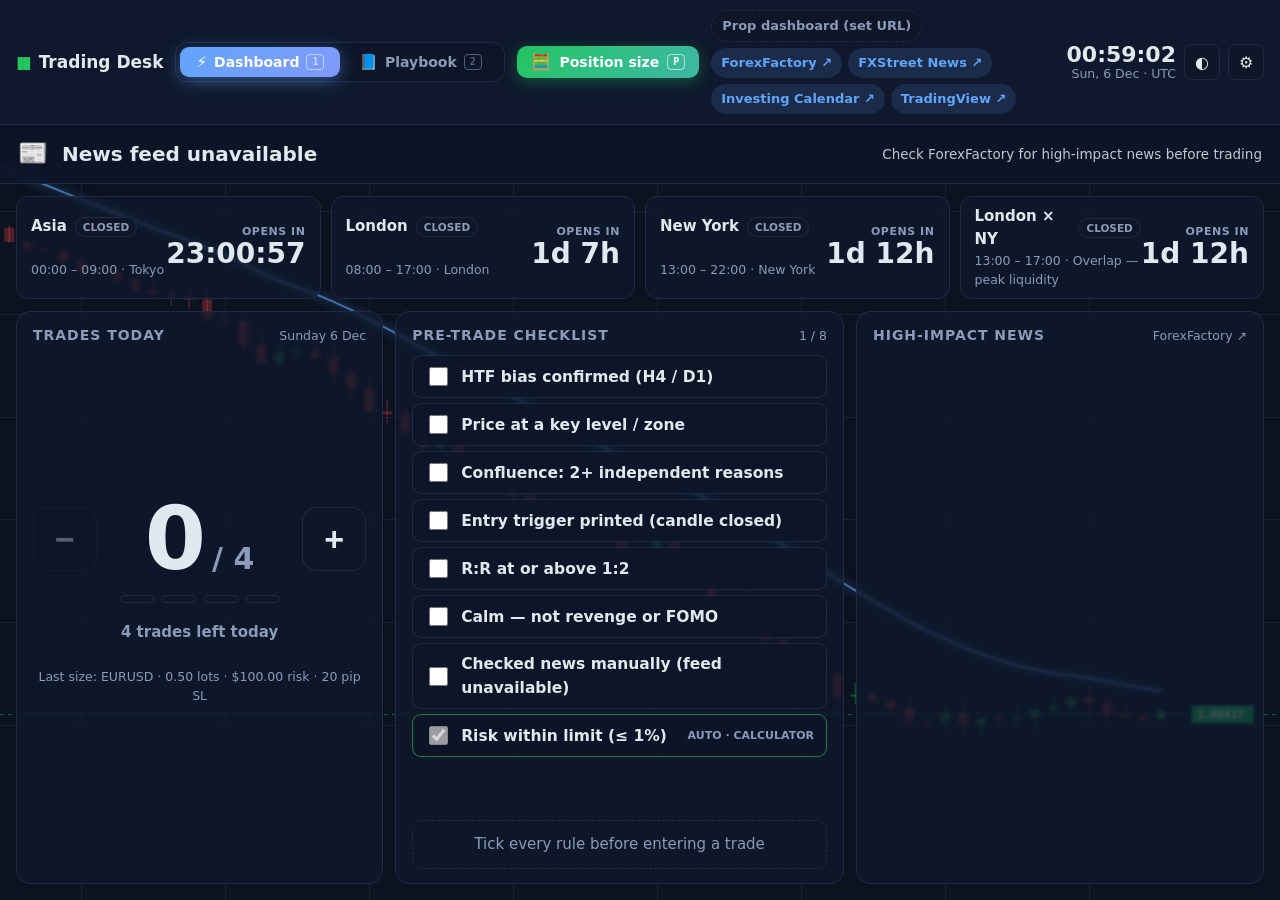
==== commit 61591712: "Playbook category tabs, bullish/bearish candles, 20 indicators; calc button in header - Left panel b" ====
--- a/index.html
+++ b/index.html
@@ -29,6 +29,8 @@
       <button role="tab" class="tab" data-tab="playbook"><span class="ti">📘</span> Playbook <kbd>2</kbd></button>
     </nav>
 
+    <button class="calc-btn dash-only" id="calcOpen" title="Position size calculator (P)"><span>🧮</span> Position size <kbd>P</kbd></button>
+
     <nav class="quick dash-only" id="quickLinks" aria-label="Quick links"></nav>
     <div class="search-wrap pb-only">
       <input id="search" type="search" placeholder="Search strategies, patterns, indicators…  ( / )" autocomplete="off" />
@@ -63,17 +65,13 @@
         <div class="cnt-dots" id="cDots"></div>
         <div class="cnt-msg" id="cMsg"></div>
 
-        <button class="calc-launch" id="calcOpen">
-          <span class="cl-ic">🧮</span>
-          <span class="cl-txt"><b>Position size</b><span id="calcSummary" class="small"></span></span>
-          <kbd>P</kbd>
-        </button>
+        <div class="calc-summary small" id="calcSummary"></div>
       </section>
 
       <section class="panel mid">
         <div class="panel-h"><h2>Pre-Trade Checklist</h2><span class="small" id="ckCount"></span></div>
         <ul class="ck" id="ckList"></ul>
-        <button class="take-btn" id="takeBtn" disabled>🔒 Take trade</button>
+        <div class="ck-status" id="ckStatus"></div>
       </section>
 
       <section class="panel cal">
--- a/assets/css/style.css
+++ b/assets/css/style.css
@@ -54,7 +54,7 @@
 .menu-btn { display: none; }
 
 /* ---------- layout ---------- */
-.layout { display: grid; grid-template-columns: 250px 1fr; }
+.layout { display: grid; grid-template-columns: 300px 1fr; }
 .sidebar { position: sticky; top: var(--hdr, 57px); height: calc(100vh - var(--hdr, 57px)); overflow-y: auto; padding: 16px 10px 40px; border-right: 1px solid var(--border); background: var(--panel-2); }
 .sidebar a { display: block; padding: 5px 10px; border-radius: 6px; color: var(--muted); font-size: 13.5px; }
 .sidebar a:hover { background: var(--panel); color: var(--text); }
@@ -214,3 +214,12 @@
   .form { grid-template-columns: 1fr; }
   .brand .txt { display: none; }
 }
+
+/* extra indicator overlays */
+.chart .kel { fill: none; stroke: var(--ma0); stroke-width: 1.3; stroke-dasharray: 5 3; }
+.chart .kelmid { fill: none; stroke: var(--ma1); stroke-width: 1.5; }
+.chart .st-up { fill: none; stroke: var(--bull); stroke-width: 2.2; }
+.chart .st-dn { fill: none; stroke: var(--bear); stroke-width: 2.2; }
+.chart .psar.bull { fill: var(--bull); } .chart .psar.bear { fill: var(--bear); }
+.chart .lg.kell { fill: var(--ma0); } .chart .lg.sarl { fill: var(--gold); } .chart .lg.stl { fill: var(--bull); }
+.chart .pl.p3 { stroke: var(--text); } .chart .pl.pb { stroke: var(--bull); stroke-width: 1.2; } .chart .pl.pr { stroke: var(--bear); stroke-width: 1.2; }
--- a/assets/css/dash.css
+++ b/assets/css/dash.css
@@ -175,3 +175,32 @@
   .nb-next { grid-column: 1 / -1; text-align: left; }
   .tab kbd, .tz-clock .small { display: none; }
 }
+
+/* ---------- v3: header calc button, checklist status, today panel ---------- */
+.calc-btn { display: inline-flex; align-items: center; gap: 8px; padding: 8px 14px; border-radius: 10px; border: 0; cursor: pointer; font: 700 14px/1 system-ui, sans-serif; color: #fff; background: linear-gradient(135deg, var(--bull), color-mix(in srgb, var(--bull) 55%, var(--accent))); box-shadow: 0 4px 16px color-mix(in srgb, var(--bull) 35%, transparent); white-space: nowrap; flex: none; }
+.calc-btn span { font-size: 16px; }
+.calc-btn:hover { filter: brightness(1.08); }
+.calc-btn kbd { font: 700 10px/1 ui-monospace, monospace; padding: 2px 5px; border-radius: 4px; border: 1px solid rgba(255,255,255,.6); }
+.today { justify-content: center; }
+.today .panel-h { position: absolute; top: 14px; left: 16px; right: 16px; }
+.today { position: relative; }
+.calc-summary { text-align: center; margin-top: 14px; }
+.ck-status { margin-top: auto; padding: 12px 14px; border-radius: 10px; font-weight: 700; font-size: 15px; text-align: center; min-height: 46px; border: 1px dashed var(--border); color: var(--muted); }
+.ck-status:empty::before { content: 'Tick every rule before entering a trade'; font-weight: 500; }
+.ck-status.ok { border: 0; background: color-mix(in srgb, var(--bull) 22%, transparent); color: var(--bull); }
+.ck-status.stop { border: 0; background: var(--bear); color: #fff; }
+
+/* ---------- v3: playbook left panel as category tabs ---------- */
+.view-playbook .sidebar { padding: 14px 12px 40px; }
+.cat-tabs { display: grid; gap: 4px; padding-bottom: 12px; margin-bottom: 10px; border-bottom: 1px solid var(--border); }
+.cat-tab { display: grid; grid-template-columns: 26px 1fr auto; align-items: center; gap: 8px; width: 100%; padding: 10px 12px; border-radius: 10px; border: 1px solid transparent; background: none; color: var(--muted); font: 600 15px/1.2 system-ui, sans-serif; text-align: left; cursor: pointer; transition: background .15s, color .15s; }
+.cat-tab:hover { background: color-mix(in srgb, var(--panel) 80%, transparent); color: var(--text); }
+.cat-tab .ci { font-size: 18px; text-align: center; }
+.cat-tab .cc { font-size: 12px; font-weight: 700; padding: 2px 8px; border-radius: 999px; background: var(--panel-2); border: 1px solid var(--border); }
+.cat-tab.on { color: #fff; background: linear-gradient(135deg, var(--accent), color-mix(in srgb, var(--accent) 55%, var(--info))); box-shadow: 0 4px 14px color-mix(in srgb, var(--accent) 35%, transparent); }
+.cat-tab.on .cc { background: rgba(255,255,255,.2); border-color: transparent; color: #fff; }
+.cat-items a { display: block; padding: 5px 10px 5px 14px; border-radius: 6px; color: var(--muted); font-size: 13.5px; border-left: 2px solid transparent; }
+.cat-items a:hover { color: var(--text); background: color-mix(in srgb, var(--panel) 70%, transparent); }
+.cat-items a.active { color: var(--text); border-left-color: var(--accent); background: color-mix(in srgb, var(--panel) 80%, transparent); }
+.nav-group { font-size: 11.5px; font-weight: 700; text-transform: uppercase; letter-spacing: .06em; color: var(--text); margin: 12px 0 4px 6px; }
+.nav-group:first-child { margin-top: 0; }
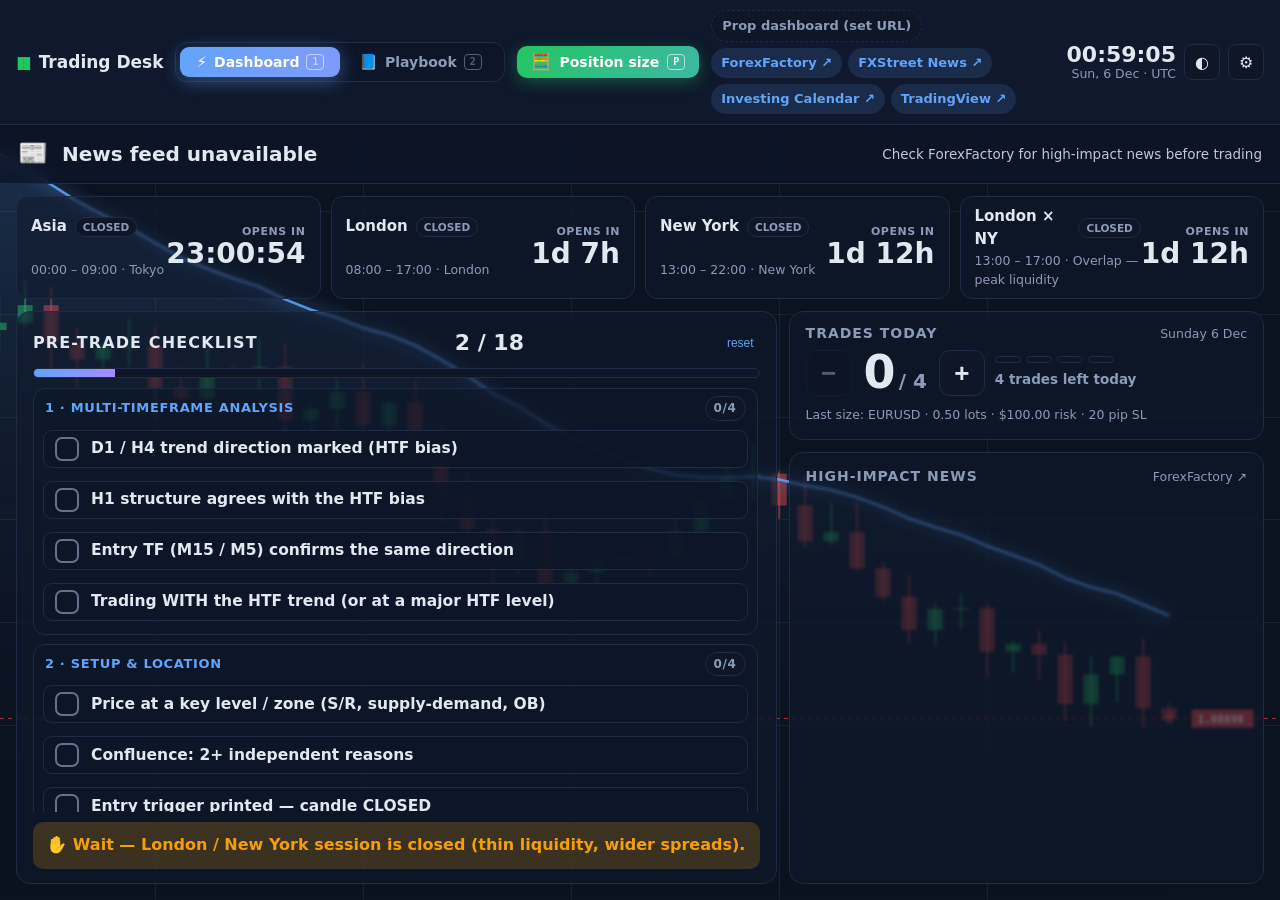
==== commit 4696a529: "Checklist-first dashboard with animated, grouped checklist; stronger background - Checklist becomes " ====
--- a/index.html
+++ b/index.html
@@ -55,29 +55,37 @@
     <div class="sessions" id="sessions"></div>
 
     <main class="dash-grid">
-      <section class="panel today">
-        <div class="panel-h"><h2>Trades Today</h2><span class="small" id="dayLabel"></span></div>
-        <div class="counter" id="counter">
-          <button class="cnt-btn" id="cMinus" aria-label="Remove a trade">−</button>
-          <div class="cnt-val"><span id="cCount">0</span><span class="cnt-max">/ <span id="cMax">4</span></span></div>
-          <button class="cnt-btn" id="cPlus" aria-label="Add a trade">+</button>
+      <section class="panel mid checklist">
+        <div class="panel-h">
+          <h2>Pre-Trade Checklist</h2>
+          <span class="ck-count" id="ckCount"></span>
+          <button class="link-btn" id="ckReset" title="Untick everything">reset</button>
         </div>
-        <div class="cnt-dots" id="cDots"></div>
-        <div class="cnt-msg" id="cMsg"></div>
-
-        <div class="calc-summary small" id="calcSummary"></div>
-      </section>
-
-      <section class="panel mid">
-        <div class="panel-h"><h2>Pre-Trade Checklist</h2><span class="small" id="ckCount"></span></div>
-        <ul class="ck" id="ckList"></ul>
+        <div class="ck-progress"><span id="ckBar"></span></div>
+        <div class="ck-groups" id="ckList"></div>
         <div class="ck-status" id="ckStatus"></div>
       </section>
+
+      <div class="side-col">
+        <section class="panel today">
+          <div class="panel-h"><h2>Trades Today</h2><span class="small" id="dayLabel"></span></div>
+          <div class="counter" id="counter">
+            <button class="cnt-btn" id="cMinus" aria-label="Remove a trade">−</button>
+            <div class="cnt-val"><span id="cCount">0</span><span class="cnt-max">/ <span id="cMax">4</span></span></div>
+            <button class="cnt-btn" id="cPlus" aria-label="Add a trade">+</button>
+            <div class="cnt-side">
+              <div class="cnt-dots" id="cDots"></div>
+              <div class="cnt-msg" id="cMsg"></div>
+            </div>
+          </div>
+          <div class="calc-summary small" id="calcSummary"></div>
+        </section>
 
       <section class="panel cal">
         <div class="panel-h"><h2>High-Impact News</h2><a class="small" href="https://www.forexfactory.com/calendar" target="_blank" rel="noopener">ForexFactory ↗</a></div>
         <div class="tv-wrap" id="tvWrap"></div>
       </section>
+      </div>
     </main>
   </div>
 
@@ -231,9 +239,9 @@
           <label class="inline"><input id="sAnim" type="checkbox" /> Animated background</label>
         </fieldset>
         <fieldset class="wide">
-          <legend>Checklist rules (one per line)</legend>
-          <textarea id="sRules" rows="6"></textarea>
-          <p class="small">“No high-impact news” and “Risk within limit” are added automatically and checked live.</p>
+          <legend>Checklist rules (one per line · start a line with <code># </code> for a group heading)</legend>
+          <textarea id="sRules" rows="12"></textarea>
+          <p class="small">Live auto-checks are added automatically: no high-impact news, London/NY session open, risk within limit, daily trade limit.</p>
         </fieldset>
         <fieldset class="wide">
           <legend>Quick links (one per line: <code>Label | https://url</code>)</legend>
--- a/assets/css/dash.css
+++ b/assets/css/dash.css
@@ -204,3 +204,226 @@
 .cat-items a.active { color: var(--text); border-left-color: var(--accent); background: color-mix(in srgb, var(--panel) 80%, transparent); }
 .nav-group { font-size: 11.5px; font-weight: 700; text-transform: uppercase; letter-spacing: .06em; color: var(--text); margin: 12px 0 4px 6px; }
 .nav-group:first-child { margin-top: 0; }
+
+/* ===================== MOBILE ===================== */
+.cat-strip, .sb-backdrop { display: none; }
+@media (max-width: 860px) {
+  /* playbook: category chips instead of opening the drawer */
+  .cat-strip { display: flex; gap: 6px; overflow-x: auto; scrollbar-width: none; position: sticky; top: var(--hdr, 100px); z-index: 20; margin: -16px -16px 14px; padding: 10px 16px; background: color-mix(in srgb, var(--bg) 88%, transparent); backdrop-filter: blur(8px); border-bottom: 1px solid var(--border); }
+  .cat-strip::-webkit-scrollbar { display: none; }
+  .cat-chip { flex: none; padding: 8px 12px; border-radius: 999px; border: 1px solid var(--border); background: var(--panel-2); color: var(--muted); font: 600 13.5px/1 system-ui, sans-serif; white-space: nowrap; cursor: pointer; }
+  .cat-chip.on { color: #fff; border-color: transparent; background: linear-gradient(135deg, var(--accent), color-mix(in srgb, var(--accent) 55%, var(--info))); }
+  html[data-tab="playbook"] .search-wrap { flex: 1; min-width: 0; }
+  .view-playbook .sidebar { width: min(320px, 86vw); height: calc(100vh - var(--hdr, 57px)); }
+  .sb-backdrop { position: fixed; inset: var(--hdr, 57px) 0 0 0; z-index: 35; background: rgba(2, 6, 23, .6); }
+  .topbar { backdrop-filter: none; -webkit-backdrop-filter: none; background: var(--panel); }
+  body.drawer-open .sb-backdrop { display: block; }
+  body.drawer-open { overflow: hidden; }
+  .section > h2 { font-size: 20px; }
+  .intro { font-size: 14px; }
+  .card { padding: 14px; }
+  .card h3 { font-size: 16px; }
+  .stats { grid-template-columns: repeat(2, minmax(0, 1fr)); }
+  /* enlarged chart: pan sideways */
+  #modalBody { overflow-x: auto; -webkit-overflow-scrolling: touch; }
+  #modalBody svg { min-width: 760px; }
+  .modal { padding: 8px; }
+  .modal-inner { padding: 14px; }
+}
+@media (max-width: 760px) {
+  /* compact header */
+  .topbar { gap: 8px; padding: 8px 12px; }
+  .brand .txt { display: none; }
+  .tab { padding: 7px 12px; font-size: 13.5px; }
+  #clockTime { font-size: 17px; }
+  .icon-btn { width: 34px; height: 34px; }
+  .quick { order: 10; flex: 0 0 100%; flex-wrap: nowrap; overflow-x: auto; scrollbar-width: none; padding-bottom: 2px; }
+  .quick::-webkit-scrollbar { display: none; }
+  .quick a { font-size: 12.5px; padding: 5px 10px; }
+  /* floating position-size button */
+  .calc-btn { position: fixed; right: 16px; bottom: 16px; z-index: 40; padding: 15px 18px; border-radius: 999px; font-size: 15px; box-shadow: 0 8px 24px rgba(0, 0, 0, .45); }
+  .calc-btn kbd { display: none; }
+  /* news banner */
+  .news-banner { padding: 10px 14px; gap: 2px 10px; }
+  .nb-icon { font-size: 20px; }
+  .nb-main { font-size: 16px; }
+  .nb-count { font-size: 22px; grid-column: 2; }
+  .nb-next { font-size: 12.5px; }
+  /* sessions: stacked tiles so countdowns fit */
+  .sessions { gap: 8px; padding: 10px 10px 0; }
+  .sess-tile { grid-template-columns: 1fr; padding: 8px 10px; row-gap: 2px; }
+  .sess-tile .nm { font-size: 14px; flex-wrap: wrap; gap: 6px; }
+  .sess-tile .cd { grid-row: auto; text-align: left; font-size: 24px; }
+  .sess-tile .cd small { display: inline; margin-right: 6px; font-size: 10px; }
+  .sess-tile .hrs { font-size: 11.5px; }
+  /* panels */
+  .dash-grid { gap: 10px; padding: 10px 10px 90px; }
+  .panel { padding: 12px; }
+  .today { min-height: 0; padding-top: 44px; }
+  .today .panel-h { top: 12px; left: 12px; right: 12px; }
+  #cCount { font-size: 72px; }
+  .counter { grid-template-columns: 58px 1fr 58px; }
+  .cnt-btn { height: 58px; }
+  .ck li label { font-size: 14.5px; padding: 10px 12px; }
+  .cal { min-height: 480px; }
+  /* calculator overlay */
+  .calc-inner { padding: 16px 14px; }
+  .calc-in input, .calc-in select { font-size: 16px; }
+  .big-stat.lots .v { font-size: 44px; }
+  .big-stat .v { font-size: 26px; }
+  .rtable td { font-size: 15px; padding: 6px 4px; }
+  /* playbook */
+  main#pbMain { padding: 16px 12px 40px; }
+  .cat-strip { margin: -16px -12px 14px; padding: 10px 12px; }
+}
+@media (max-width: 400px) {
+  .tab .ti { display: none; }
+  .sess-tile .cd { font-size: 21px; }
+}
+
+/* ===================== v4: checklist-first layout ===================== */
+.dash-grid { grid-template-columns: minmax(0, 1.6fr) minmax(0, 1fr); }
+.side-col { display: flex; flex-direction: column; gap: 12px; min-height: 0; min-width: 0; }
+.side-col .cal { flex: 1; }
+
+/* compact trades-today strip */
+.today { justify-content: flex-start; padding-top: 12px; flex: none; }
+.today .panel-h { position: static; margin-bottom: 6px; }
+.today .counter { grid-template-columns: 46px auto 46px 1fr; gap: 10px; margin: 0; }
+.today .cnt-btn { height: 46px; font-size: 26px; border-radius: 11px; }
+.today #cCount { font-size: 46px; }
+.today .cnt-max { font-size: 20px; margin-left: 3px; }
+.today .cnt-val { padding: 0 2px; }
+.cnt-side { display: flex; flex-direction: column; gap: 6px; min-width: 0; }
+.today .cnt-dots { justify-content: flex-start; margin: 0; gap: 5px; }
+.today .cnt-dots span { width: 26px; height: 7px; }
+.today .cnt-msg { text-align: left; padding: 0; font-size: 13.5px; background: none; }
+.today .cnt-msg.stop { padding: 4px 8px; font-size: 13.5px; background: var(--bear); }
+.today .cnt-msg.last { padding: 0; background: none; }
+.counter[data-state="last"] ~ .cnt-dots span.used, .counter[data-state="last"] .cnt-dots span.used { background: var(--gold); }
+.counter[data-state="stop"] .cnt-dots span.used { background: var(--bear); }
+.today .calc-summary { text-align: left; margin-top: 8px; }
+
+/* big checklist */
+.checklist .panel-h h2 { font-size: 16px; color: var(--text); }
+.checklist .panel-h { justify-content: flex-start; }
+.ck-count { margin-left: auto; font-size: 22px; font-weight: 800; font-variant-numeric: tabular-nums; }
+.ck-progress { height: 8px; border-radius: 4px; background: var(--panel-2); border: 1px solid var(--border); overflow: hidden; margin-bottom: 12px; flex: none; }
+.ck-progress span { display: block; height: 100%; width: 0; background: linear-gradient(90deg, var(--accent), var(--info)); transition: width .25s; }
+.ck-progress span.full { background: var(--bull); }
+.ck-groups { display: grid; grid-template-columns: repeat(2, minmax(0, 1fr)); gap: 10px 12px; overflow: auto; align-content: start; min-height: 0; padding-right: 2px; }
+.ck-group { border: 1px solid var(--border); border-radius: 12px; padding: 8px 10px 10px; background: color-mix(in srgb, var(--panel-2) 55%, transparent); }
+.ck-group.complete { border-color: color-mix(in srgb, var(--bull) 70%, transparent); }
+.ck-group.autos { grid-column: 1 / -1; }
+.ck-group.autos .ck { grid-template-columns: repeat(2, minmax(0, 1fr)); }
+.ck-gh { display: flex; justify-content: space-between; align-items: center; font-size: 13px; font-weight: 800; text-transform: uppercase; letter-spacing: .05em; color: var(--accent); margin: 0 2px 7px; }
+.ck-group.complete .ck-gh { color: var(--bull); }
+.ck-gc { font-variant-numeric: tabular-nums; color: var(--muted); }
+.ck-group .ck { margin: 0; gap: 6px; overflow: visible; }
+.ck-group .ck li label { font-size: 16px; padding: 10px 12px; gap: 12px; line-height: 1.3; }
+.ck-group .ck li input { width: 21px; height: 21px; }
+.ck-group .ck li.done label { background: color-mix(in srgb, var(--bull) 12%, var(--panel-2)); }
+.ck-group .ck li.done span { color: var(--text); }
+.ck li.auto .src { white-space: nowrap; }
+.ck-status { margin-top: 12px; flex: none; font-size: 16px; padding: 14px; }
+.ck-status:empty::before { content: ''; }
+.ck-status.ok { font-size: 19px; }
+.ck-status.warn { border: 0; background: color-mix(in srgb, var(--gold) 20%, transparent); color: var(--gold); }
+
+@media (max-width: 1350px) { .ck-groups { grid-template-columns: minmax(0, 1fr); } .ck-group.autos .ck { grid-template-columns: minmax(0, 1fr); } }
+@media (max-width: 1099px) {
+  .dash-grid { grid-template-columns: minmax(0, 1fr); }
+  .side-col .cal { min-height: 520px; }
+}
+@media (max-width: 760px) {
+  .today { padding-top: 12px; }
+  .today .counter { grid-template-columns: 44px auto 44px 1fr; }
+  .today #cCount { font-size: 40px; }
+  .ck-group .ck li label { font-size: 15px; }
+  .ck-count { font-size: 18px; }
+}
+
+/* ===================== v5: animated checklist ===================== */
+.checklist { position: relative; transition: box-shadow .4s, border-color .4s; }
+.checklist.all-clear { border-color: var(--bull); box-shadow: 0 0 0 1px var(--bull), 0 0 34px color-mix(in srgb, var(--bull) 35%, transparent); animation: clearGlow 2.2s ease-in-out infinite; }
+@keyframes clearGlow { 50% { box-shadow: 0 0 0 1px var(--bull), 0 0 60px color-mix(in srgb, var(--bull) 50%, transparent); } }
+.sr { position: absolute; opacity: 0; width: 1px; height: 1px; pointer-events: none; }
+
+.ck-group { position: relative; transition: border-color .3s, box-shadow .3s, background .3s; }
+.ck-group.complete { box-shadow: 0 0 0 1px color-mix(in srgb, var(--bull) 55%, transparent), 0 6px 22px color-mix(in srgb, var(--bull) 18%, transparent); background: color-mix(in srgb, var(--bull) 7%, color-mix(in srgb, var(--panel-2) 55%, transparent)); }
+.ck-group.pop { animation: groupPop .6s cubic-bezier(.3, 1.6, .5, 1); }
+@keyframes groupPop { 0% { transform: scale(1); } 40% { transform: scale(1.025); } 100% { transform: scale(1); } }
+.ck-gc { padding: 2px 8px; border-radius: 999px; background: var(--panel-2); border: 1px solid var(--border); font-size: 12px; transition: all .3s; }
+.ck-group.complete .ck-gc { background: var(--bull); color: #04130a; border-color: transparent; }
+
+.ck-group .ck li label { position: relative; overflow: hidden; isolation: isolate; padding: 9px 12px; transition: transform .15s, border-color .25s, box-shadow .25s, background .25s; user-select: none; }
+.ck-group .ck li label::before { content: ""; position: absolute; inset: 0; z-index: -1; background: linear-gradient(90deg, color-mix(in srgb, var(--bull) 26%, transparent), color-mix(in srgb, var(--bull) 8%, transparent)); transform: scaleX(0); transform-origin: left; transition: transform .38s cubic-bezier(.65, 0, .35, 1); }
+.ck-group .ck li:not(.auto) label:hover { transform: translateY(-1px); border-color: color-mix(in srgb, var(--accent) 70%, var(--border)); box-shadow: 0 6px 16px rgba(0, 0, 0, .25); }
+.ck-group .ck li:not(.auto) label:active { transform: scale(.985); }
+.ck-group .ck li.done label { border-color: color-mix(in srgb, var(--bull) 65%, transparent); background: color-mix(in srgb, var(--panel-2) 85%, transparent); }
+.ck-group .ck li.done label::before { transform: scaleX(1); }
+.ck-group .ck li.just label { animation: rowPop .45s cubic-bezier(.3, 1.6, .5, 1); }
+@keyframes rowPop { 0% { transform: scale(1); } 35% { transform: scale(1.02); } 100% { transform: scale(1); } }
+.ck li .txt { flex: 1; transition: color .25s; }
+
+/* custom checkbox with drawn tick */
+.ck li .box { flex: none; width: 24px; height: 24px; border-radius: 7px; border: 2px solid color-mix(in srgb, var(--muted) 70%, transparent); display: grid; place-items: center; transition: background .25s, border-color .25s, transform .25s, box-shadow .25s; }
+.ck li .box svg { width: 17px; height: 17px; fill: none; stroke: #04130a; stroke-width: 3.2; stroke-linecap: round; stroke-linejoin: round; stroke-dasharray: 24; stroke-dashoffset: 24; transition: stroke-dashoffset .3s .08s ease-out; }
+.ck li:not(.auto) label:hover .box { border-color: var(--accent); }
+.ck li.done .box { background: var(--bull); border-color: var(--bull); box-shadow: 0 0 0 4px color-mix(in srgb, var(--bull) 22%, transparent); }
+.ck li.done .box svg { stroke-dashoffset: 0; }
+.ck li.just .box { animation: boxPop .45s cubic-bezier(.3, 1.8, .5, 1); }
+@keyframes boxPop { 0% { transform: scale(.6); } 60% { transform: scale(1.18); } 100% { transform: scale(1); } }
+.ck li input:focus-visible + .box { outline: 2px solid var(--accent); outline-offset: 2px; }
+
+/* live auto-checks */
+.ck li.auto .src { display: inline-flex; align-items: center; gap: 5px; }
+.ck li.auto .src i { width: 7px; height: 7px; border-radius: 50%; background: var(--bull); animation: livePulse 1.8s infinite; }
+.ck li.auto.fail .src i { background: var(--bear); animation-name: livePulseRed; }
+@keyframes livePulse { 0% { box-shadow: 0 0 0 0 color-mix(in srgb, var(--bull) 70%, transparent); } 100% { box-shadow: 0 0 0 8px transparent; } }
+@keyframes livePulseRed { 0% { box-shadow: 0 0 0 0 color-mix(in srgb, var(--bear) 70%, transparent); } 100% { box-shadow: 0 0 0 8px transparent; } }
+.ck li.auto.fail label { border-color: var(--bear); color: var(--bear); background: color-mix(in srgb, var(--bear) 10%, var(--panel-2)); }
+.ck li.auto.fail .box { border-color: var(--bear); }
+.ck li.auto.fail .box::after { content: "✕"; color: var(--bear); font-weight: 800; font-size: 13px; }
+.ck li.auto.fail .box svg { display: none; }
+
+/* progress bar shimmer + count bump */
+.ck-progress { height: 10px; border-radius: 5px; }
+.ck-progress span { position: relative; overflow: hidden; transition: width .45s cubic-bezier(.65, 0, .35, 1), background .3s; }
+.ck-progress span::after { content: ""; position: absolute; inset: 0; background: linear-gradient(90deg, transparent, rgba(255, 255, 255, .45), transparent); transform: translateX(-100%); animation: shimmer 1.8s infinite; }
+@keyframes shimmer { to { transform: translateX(100%); } }
+.ck-progress span.full { box-shadow: 0 0 14px var(--bull); }
+.ck-count { display: inline-block; }
+.ck-count.bump { animation: bump .35s cubic-bezier(.3, 1.8, .5, 1); }
+@keyframes bump { 40% { transform: scale(1.25); color: var(--accent); } }
+
+/* status bar */
+.ck-status { transition: background .3s, color .3s; }
+.ck-status.ok { animation: okPulse 1.6s ease-in-out infinite; letter-spacing: .02em; }
+@keyframes okPulse { 50% { background: color-mix(in srgb, var(--bull) 34%, transparent); } }
+
+/* confetti */
+.confetti { position: absolute; bottom: 60px; width: 8px; height: 13px; border-radius: 2px; z-index: 50; pointer-events: none; animation: confetti 1.5s cubic-bezier(.2, .7, .4, 1) forwards; }
+@keyframes confetti { 0% { transform: translate(0, 0) rotate(0); opacity: 1; } 70% { opacity: 1; } 100% { transform: translate(var(--x), var(--y)) rotate(var(--r)); opacity: 0; } }
+
+/* trade counter feedback */
+.cnt-btn:not(:disabled):hover { box-shadow: 0 0 0 3px color-mix(in srgb, var(--accent) 25%, transparent); }
+.cnt-dots span { transition: background .3s, transform .3s; }
+.cnt-dots span.used { transform: scaleY(1.25); }
+
+@media (prefers-reduced-motion: reduce) {
+  .checklist.all-clear, .ck-status.ok, .ck-progress span::after, .ck li.auto .src i { animation: none; }
+}
+
+/* more see-through panels so the moving chart shows */
+.sess-tile, .panel { background: color-mix(in srgb, var(--panel) 58%, transparent); }
+
+/* compact rows so the whole checklist fits one 1080p screen */
+.ck-group { padding: 7px 9px 9px; }
+.ck-gh { margin-bottom: 5px; }
+.ck-group .ck { gap: 5px; }
+.ck-group .ck li label { padding: 6px 11px; font-size: 15.5px; }
+.ck-groups { gap: 9px 11px; }
+.checklist .panel-h { margin-bottom: 8px; }
+.ck-progress { margin-bottom: 10px; }
+.ck-status { margin-top: 10px; padding: 11px 14px; }
